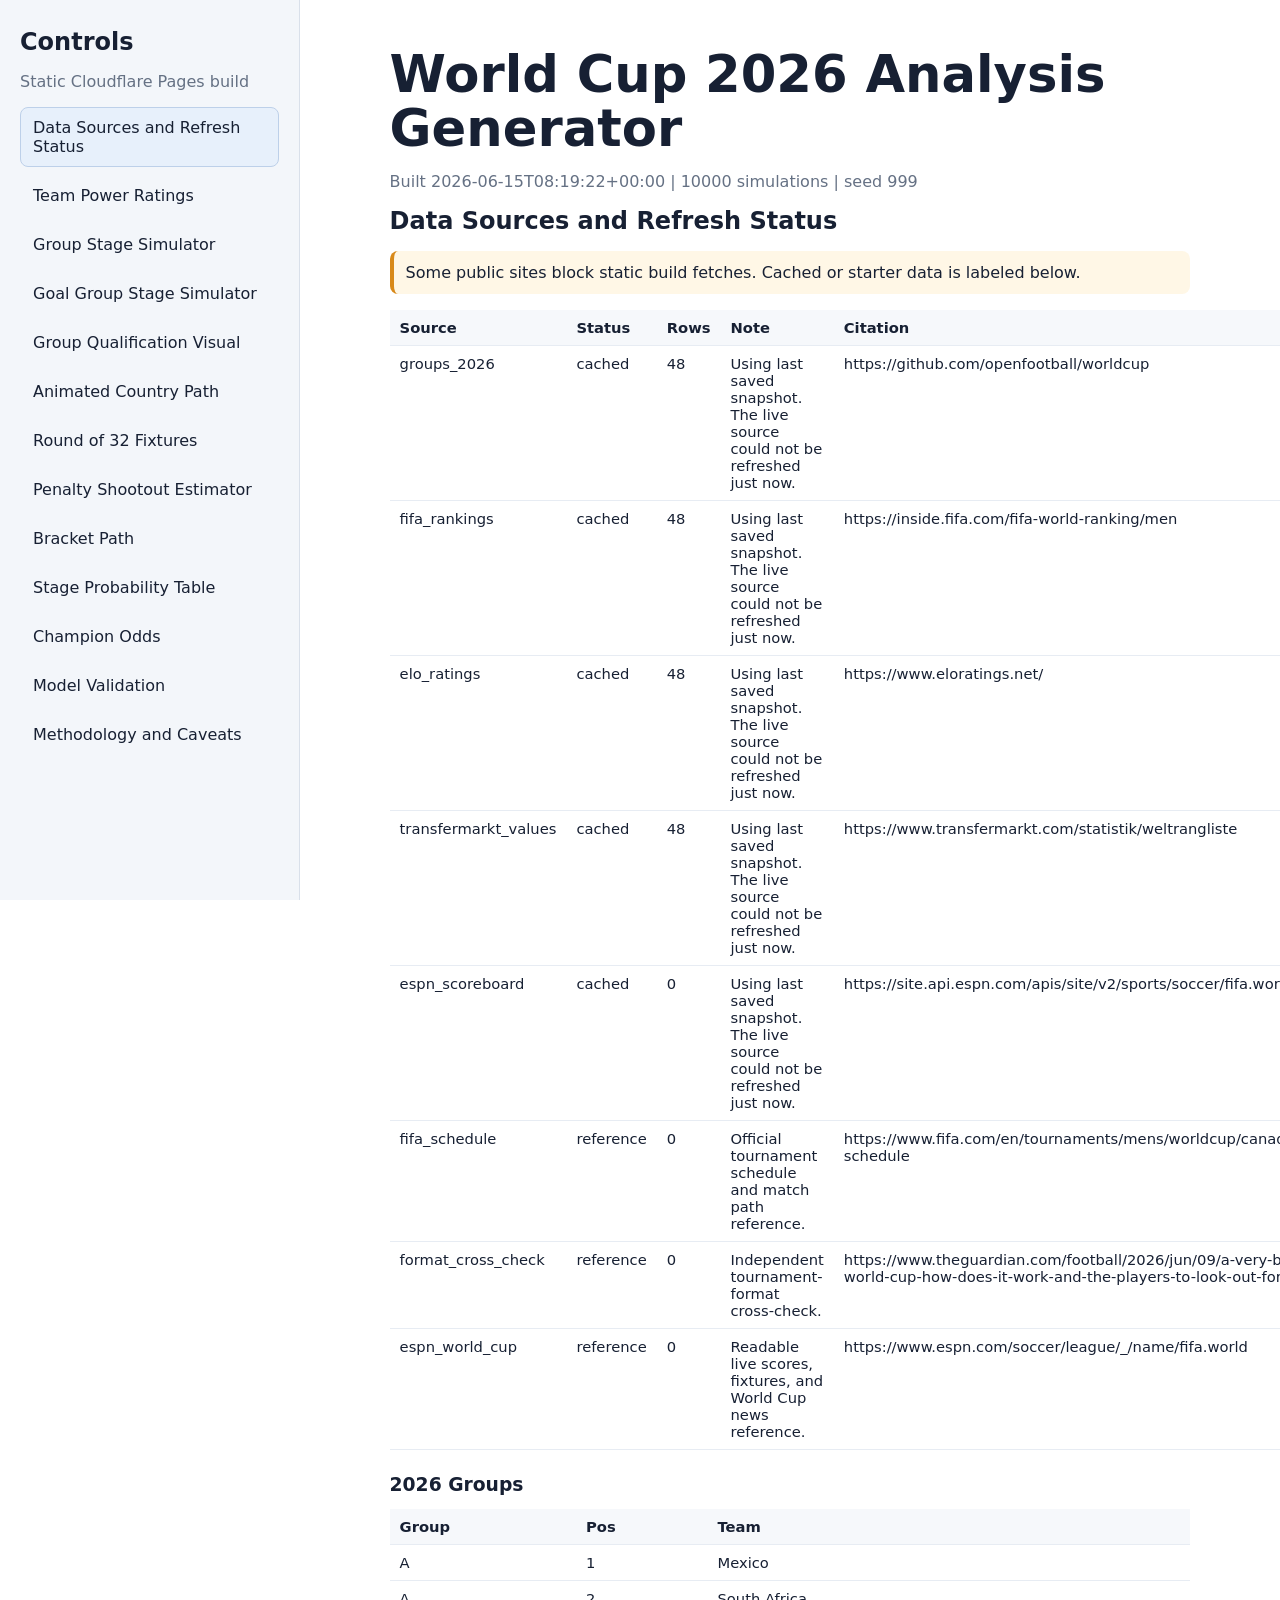
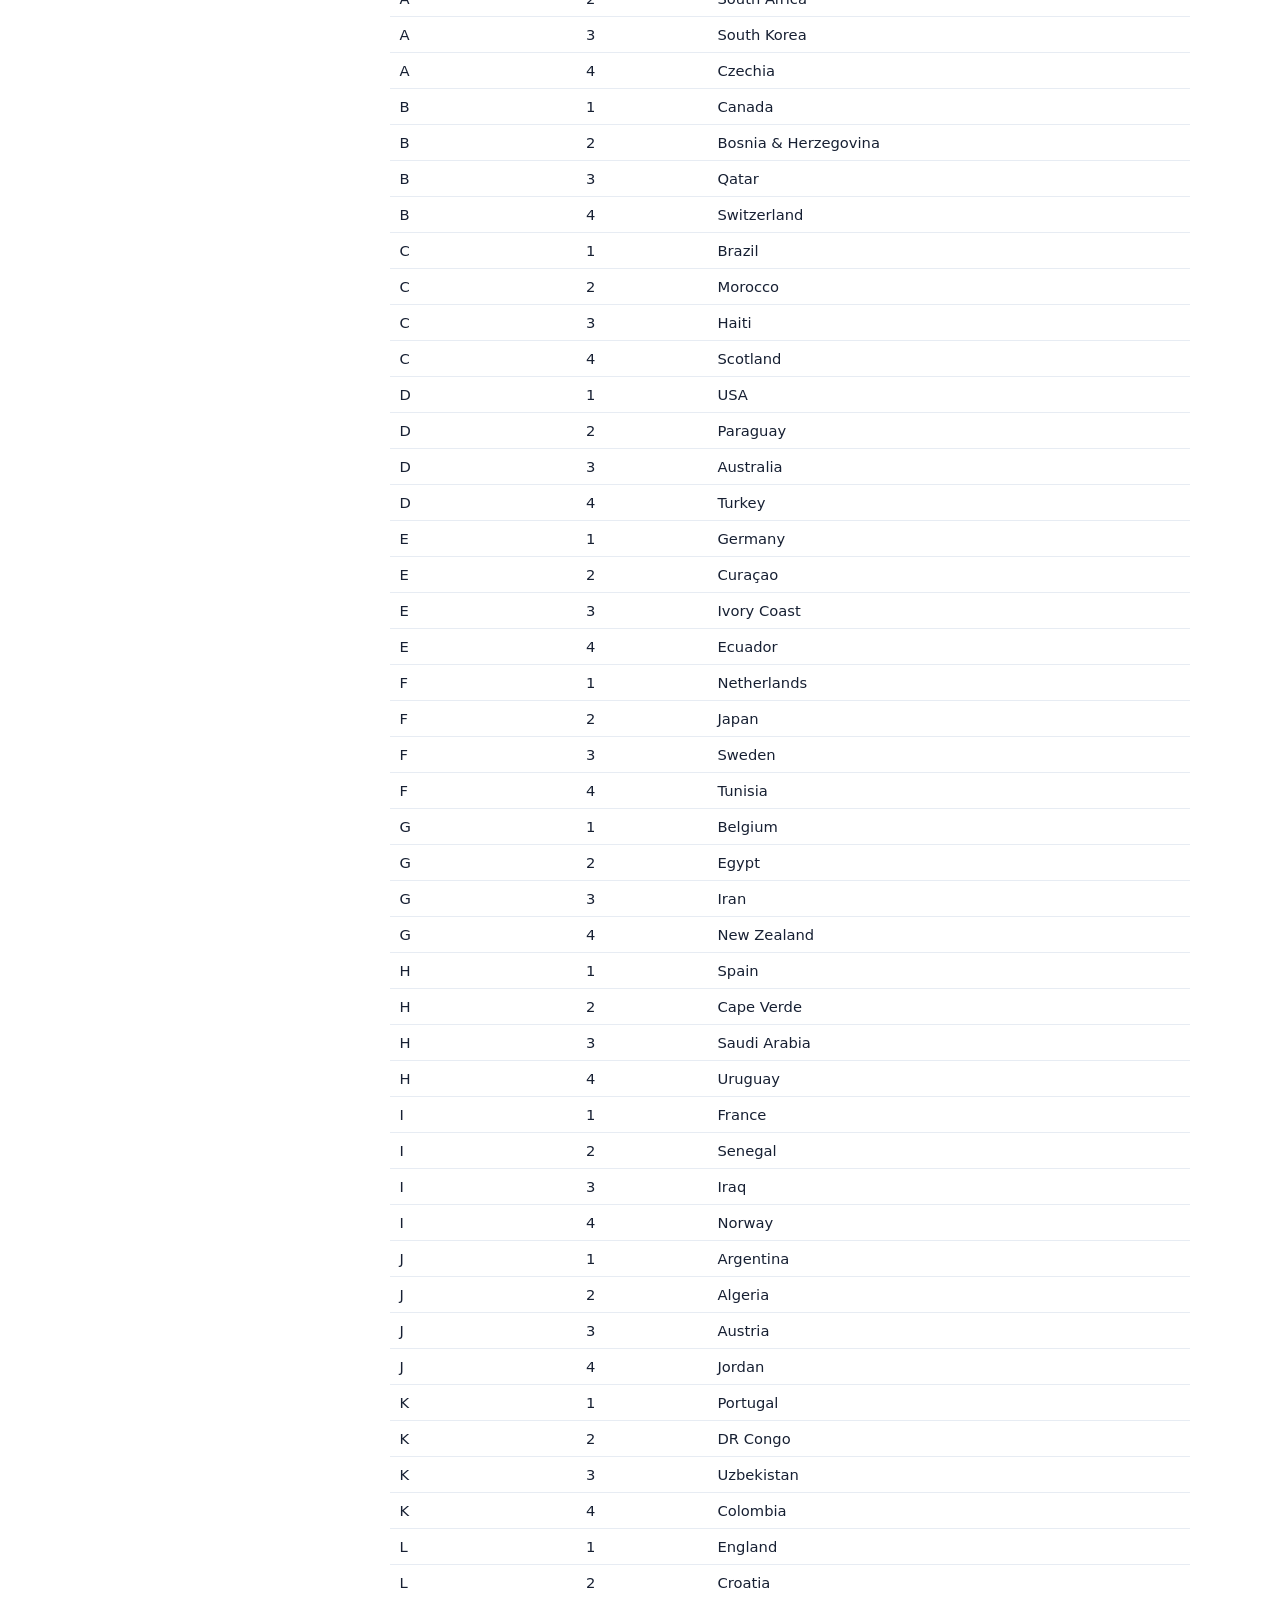
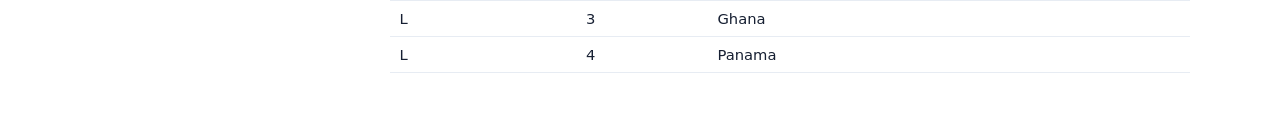
==== public/index.html @ 22b542eb "Add World Cup static dashboard" ====
<!doctype html>
<html lang="en">
<head>
  <meta charset="utf-8">
  <meta name="viewport" content="width=device-width, initial-scale=1">
  <title>World Cup 2026 Analysis Generator</title>
  <link rel="stylesheet" href="styles.css">
</head>
<body>
  <aside class="sidebar">
    <h2>Controls</h2>
    <p class="muted">Static Cloudflare Pages build</p>
    <nav id="nav"></nav>
  </aside>
  <main class="main">
    <header class="hero">
      <h1>World Cup 2026 Analysis Generator</h1>
      <p id="build-meta" class="muted">Loading...</p>
    </header>
    <section id="content"></section>
  </main>
  <script src="app.js"></script>
</body>
</html>
---- public/styles.css ----
:root {
  --ink: #172033;
  --muted: #657184;
  --line: #d9e0ea;
  --soft: #f5f7fa;
  --blue: #2457a6;
  --gold: #d88919;
  --rose: #b84a62;
}

* {
  box-sizing: border-box;
}

body {
  margin: 0;
  font-family: Inter, ui-sans-serif, system-ui, -apple-system, BlinkMacSystemFont, "Segoe UI", sans-serif;
  color: var(--ink);
  background: white;
}

.sidebar {
  position: fixed;
  inset: 0 auto 0 0;
  width: 300px;
  overflow-y: auto;
  padding: 28px 20px;
  background: #f3f6fa;
  border-right: 1px solid var(--line);
}

.main {
  margin-left: 300px;
  padding: 48px min(7vw, 96px);
}

h1 {
  margin: 0 0 10px;
  font-size: clamp(2.2rem, 4vw, 3.5rem);
  line-height: 1.05;
}

h2 {
  margin: 0 0 14px;
}

h3 {
  margin: 24px 0 12px;
}

.muted {
  color: var(--muted);
}

.mini {
  margin: 0;
  font-size: 0.78rem;
  line-height: 1.35;
}

.nav-btn {
  width: 100%;
  display: block;
  margin: 8px 0;
  padding: 10px 12px;
  border: 1px solid transparent;
  border-radius: 8px;
  background: transparent;
  color: var(--ink);
  text-align: left;
  font: inherit;
  cursor: pointer;
}

.sim-controls {
  display: grid;
  gap: 10px;
  padding: 12px;
  margin: 12px 0 18px;
  border: 1px solid #d8e2ef;
  border-radius: 8px;
  background: #ffffff;
}

.sim-controls label {
  display: grid;
  gap: 6px;
  color: var(--muted);
  font-size: 0.9rem;
}

.sim-controls select {
  max-width: none;
}

.nav-btn.active,
.nav-btn:hover {
  border-color: #bdd0e9;
  background: #e7f0fb;
}

.card,
.group-card,
.path-shell {
  border: 1px solid var(--line);
  border-radius: 8px;
  padding: 16px;
  background: white;
  overflow: hidden;
}

.grid {
  display: grid;
  grid-template-columns: repeat(auto-fit, minmax(280px, 1fr));
  gap: 16px;
}

.kpi-grid {
  display: grid;
  grid-template-columns: repeat(auto-fit, minmax(180px, 1fr));
  gap: 12px;
}

.kpi {
  border: 1px solid var(--line);
  border-radius: 8px;
  padding: 14px;
  background: var(--soft);
}

.kpi strong {
  display: block;
  font-size: 1.5rem;
}

table {
  width: 100%;
  border-collapse: collapse;
  margin: 14px 0;
  font-size: 0.92rem;
}

.table-wrap {
  width: 100%;
  overflow-x: auto;
  border: 1px solid var(--line);
  border-radius: 8px;
  background: white;
}

.table-wrap table {
  margin: 0;
  min-width: 860px;
}

th,
td {
  padding: 9px 10px;
  border-bottom: 1px solid #e7ecf3;
  text-align: left;
  vertical-align: top;
}

th {
  background: #f6f8fb;
}

.standings-grid {
  display: grid;
  grid-template-columns: repeat(auto-fit, minmax(420px, 1fr));
  gap: 18px;
}

.standings-card {
  min-width: 0;
}

.standings-card h3 {
  margin-top: 0;
}

.standings-table {
  table-layout: fixed;
  margin: 8px 0 0;
  font-size: 0.84rem;
}

.standings-table th,
.standings-table td {
  padding: 7px 6px;
  text-align: center;
  white-space: nowrap;
}

.standings-table th:first-child,
.standings-table td:first-child {
  width: 38%;
  text-align: left;
  white-space: normal;
  overflow-wrap: anywhere;
}

.standings-table th:last-child,
.standings-table td:last-child {
  font-weight: 800;
}

select {
  width: 100%;
  max-width: 360px;
  padding: 10px 12px;
  border: 1px solid var(--line);
  border-radius: 8px;
  background: white;
  color: var(--ink);
  font: inherit;
}

.controls-row {
  display: flex;
  flex-wrap: wrap;
  gap: 12px;
  align-items: end;
  margin: 12px 0 18px;
}

.controls-row label {
  display: grid;
  gap: 6px;
  min-width: 220px;
}

.bar-track {
  height: 10px;
  background: #e4eaf3;
  border-radius: 999px;
  overflow: hidden;
}

.bar-fill {
  height: 10px;
  border-radius: 999px;
  background: var(--blue);
}

.qual-row {
  display: grid;
  grid-template-columns: minmax(100px, 1fr) minmax(110px, 1.2fr) 60px;
  align-items: center;
  gap: 8px;
  margin: 10px 0;
}

.tag {
  color: var(--muted);
  font-size: 0.78rem;
}

.path-track {
  display: grid;
  grid-template-columns: repeat(6, minmax(130px, 1fr));
  gap: 12px;
}

.path-stage {
  position: relative;
  min-height: 142px;
  border: 1px solid #e3e9f2;
  border-radius: 8px;
  padding: 12px;
  background: #f8fafc;
}

.path-stage::after {
  content: "";
  position: absolute;
  top: 50%;
  right: -13px;
  width: 13px;
  height: 2px;
  background: #b9c5d6;
}

.path-stage:last-child::after {
  display: none;
}

.stage-percent {
  font-size: 1.4rem;
  font-weight: 800;
}

.stage-meter-fill {
  height: 9px;
  border-radius: 999px;
  width: var(--p);
  animation: grow-stage 1.05s ease-out both;
}

@keyframes grow-stage {
  from { width: 0%; }
  to { width: var(--p); }
}

.warn {
  border-left: 4px solid var(--gold);
  background: #fff7e6;
  padding: 12px;
  border-radius: 8px;
}

@media (max-width: 900px) {
  .sidebar {
    position: static;
    width: auto;
    border-right: 0;
    border-bottom: 1px solid var(--line);
  }
  .main {
    margin-left: 0;
    padding: 28px 18px;
  }
  .path-track {
    grid-template-columns: 1fr;
  }
  .path-stage::after {
    display: none;
  }
  .standings-grid {
    grid-template-columns: 1fr;
  }
}
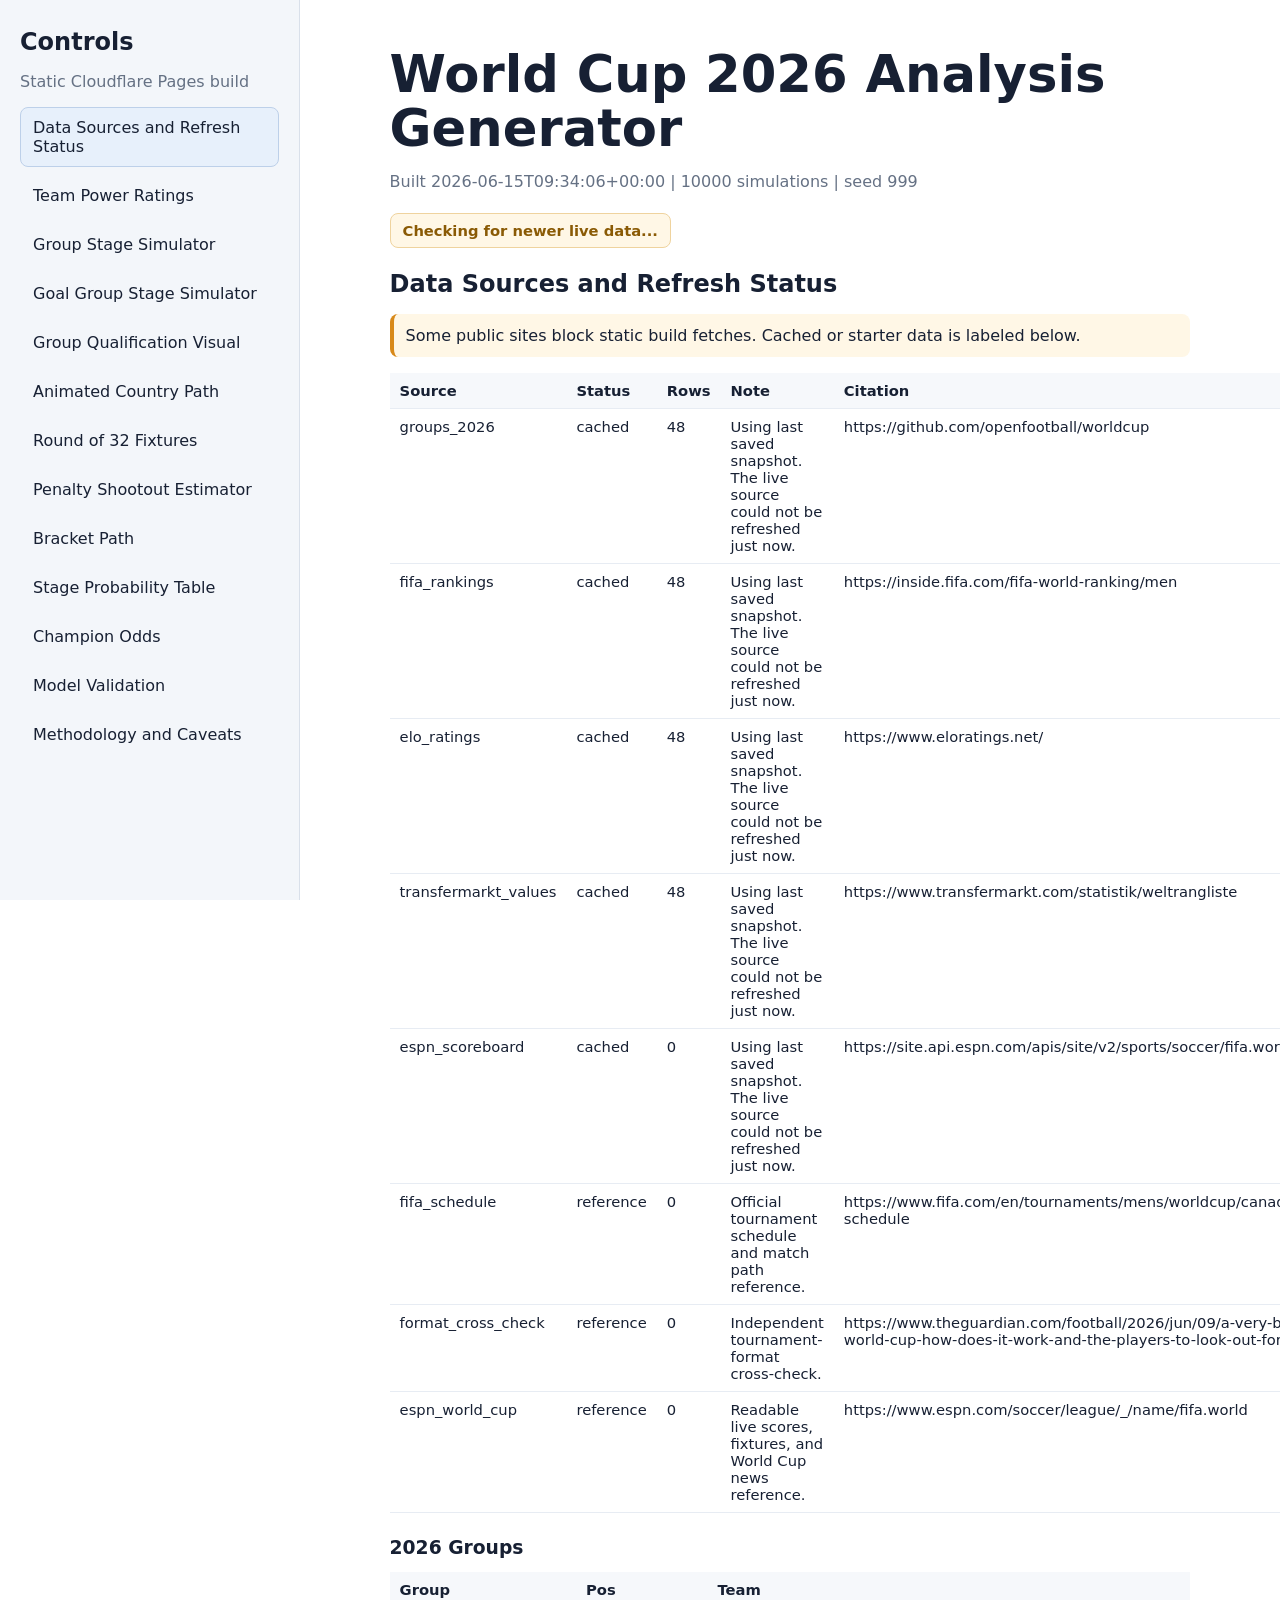
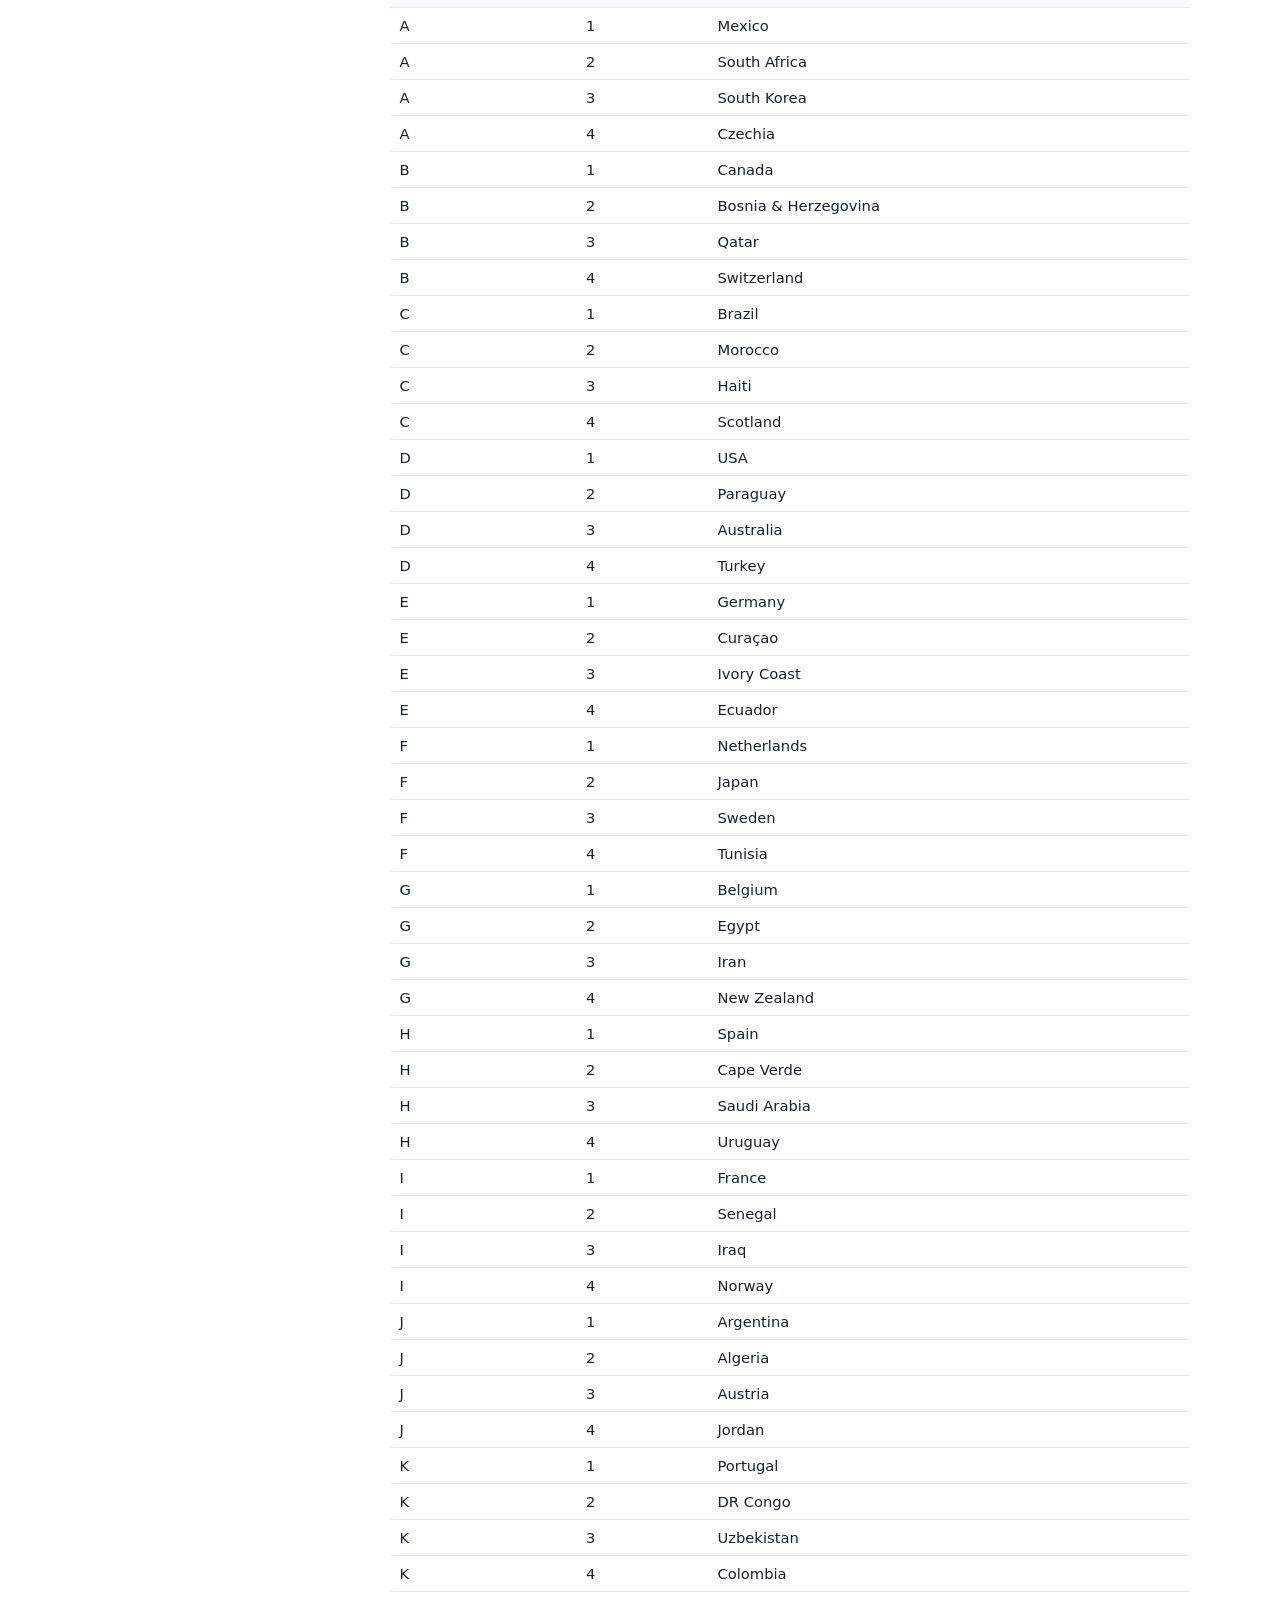
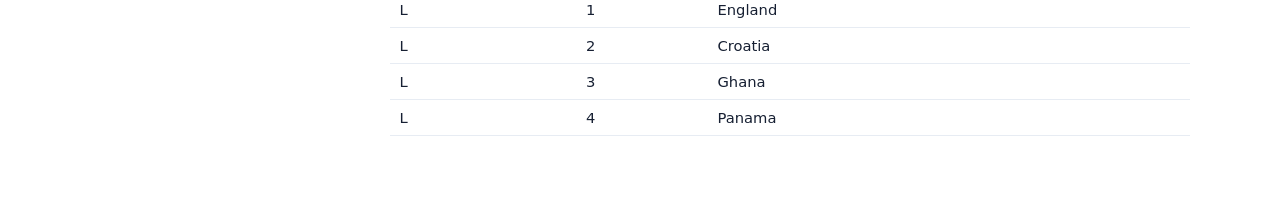
==== commit bdbaf68d: "Add 5 minute refresh countdown" ====
--- a/public/index.html
+++ b/public/index.html
@@ -16,6 +16,7 @@
     <header class="hero">
       <h1>World Cup 2026 Analysis Generator</h1>
       <p id="build-meta" class="muted">Loading...</p>
+      <div id="refresh-meta" class="refresh-pill">Checking refresh timer...</div>
     </header>
     <section id="content"></section>
   </main>
--- a/public/styles.css
+++ b/public/styles.css
@@ -58,6 +58,26 @@
   line-height: 1.35;
 }
 
+.refresh-pill {
+  display: inline-flex;
+  align-items: center;
+  width: fit-content;
+  margin: 6px 0 22px;
+  padding: 8px 12px;
+  border: 1px solid #bdd0e9;
+  border-radius: 8px;
+  background: #eef5ff;
+  color: var(--blue);
+  font-size: 0.92rem;
+  font-weight: 700;
+}
+
+.refresh-pill.checking {
+  border-color: #efd39e;
+  background: #fff7e6;
+  color: #8a5a05;
+}
+
 .nav-btn {
   width: 100%;
   display: block;
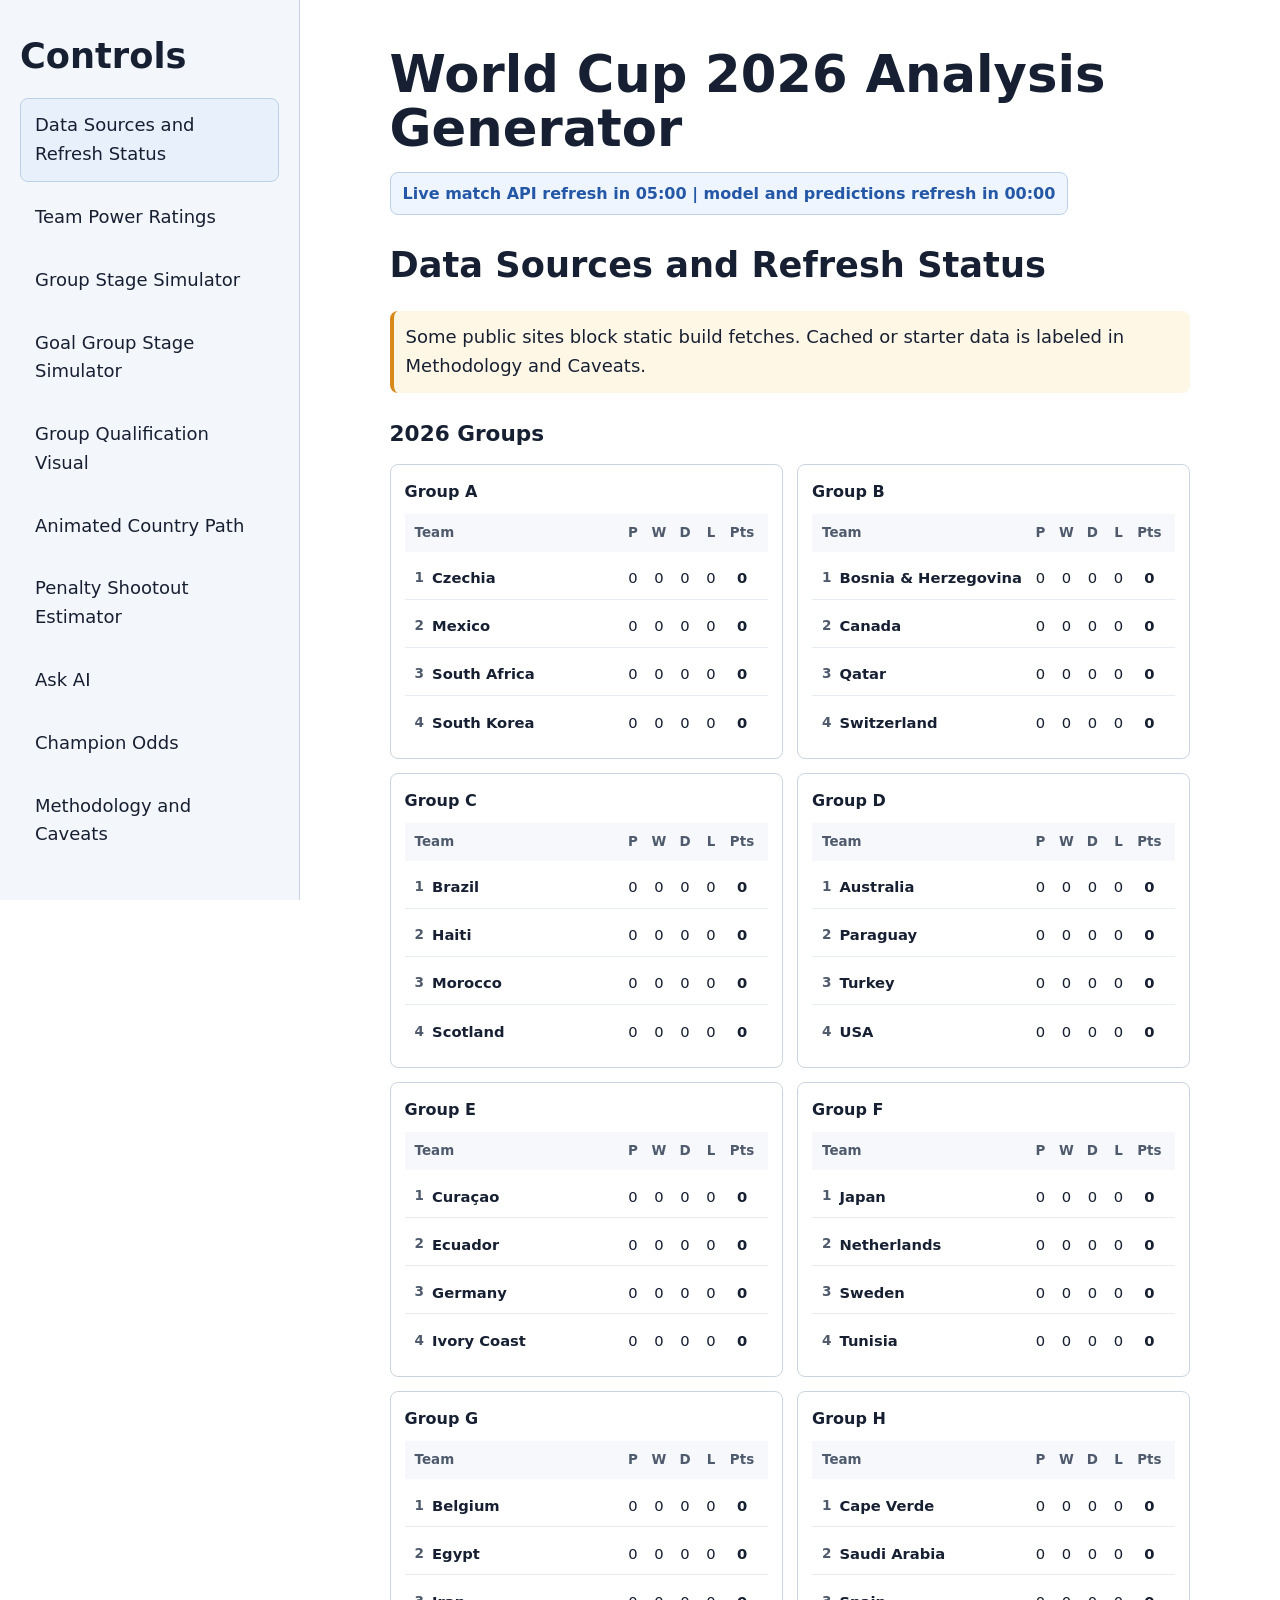
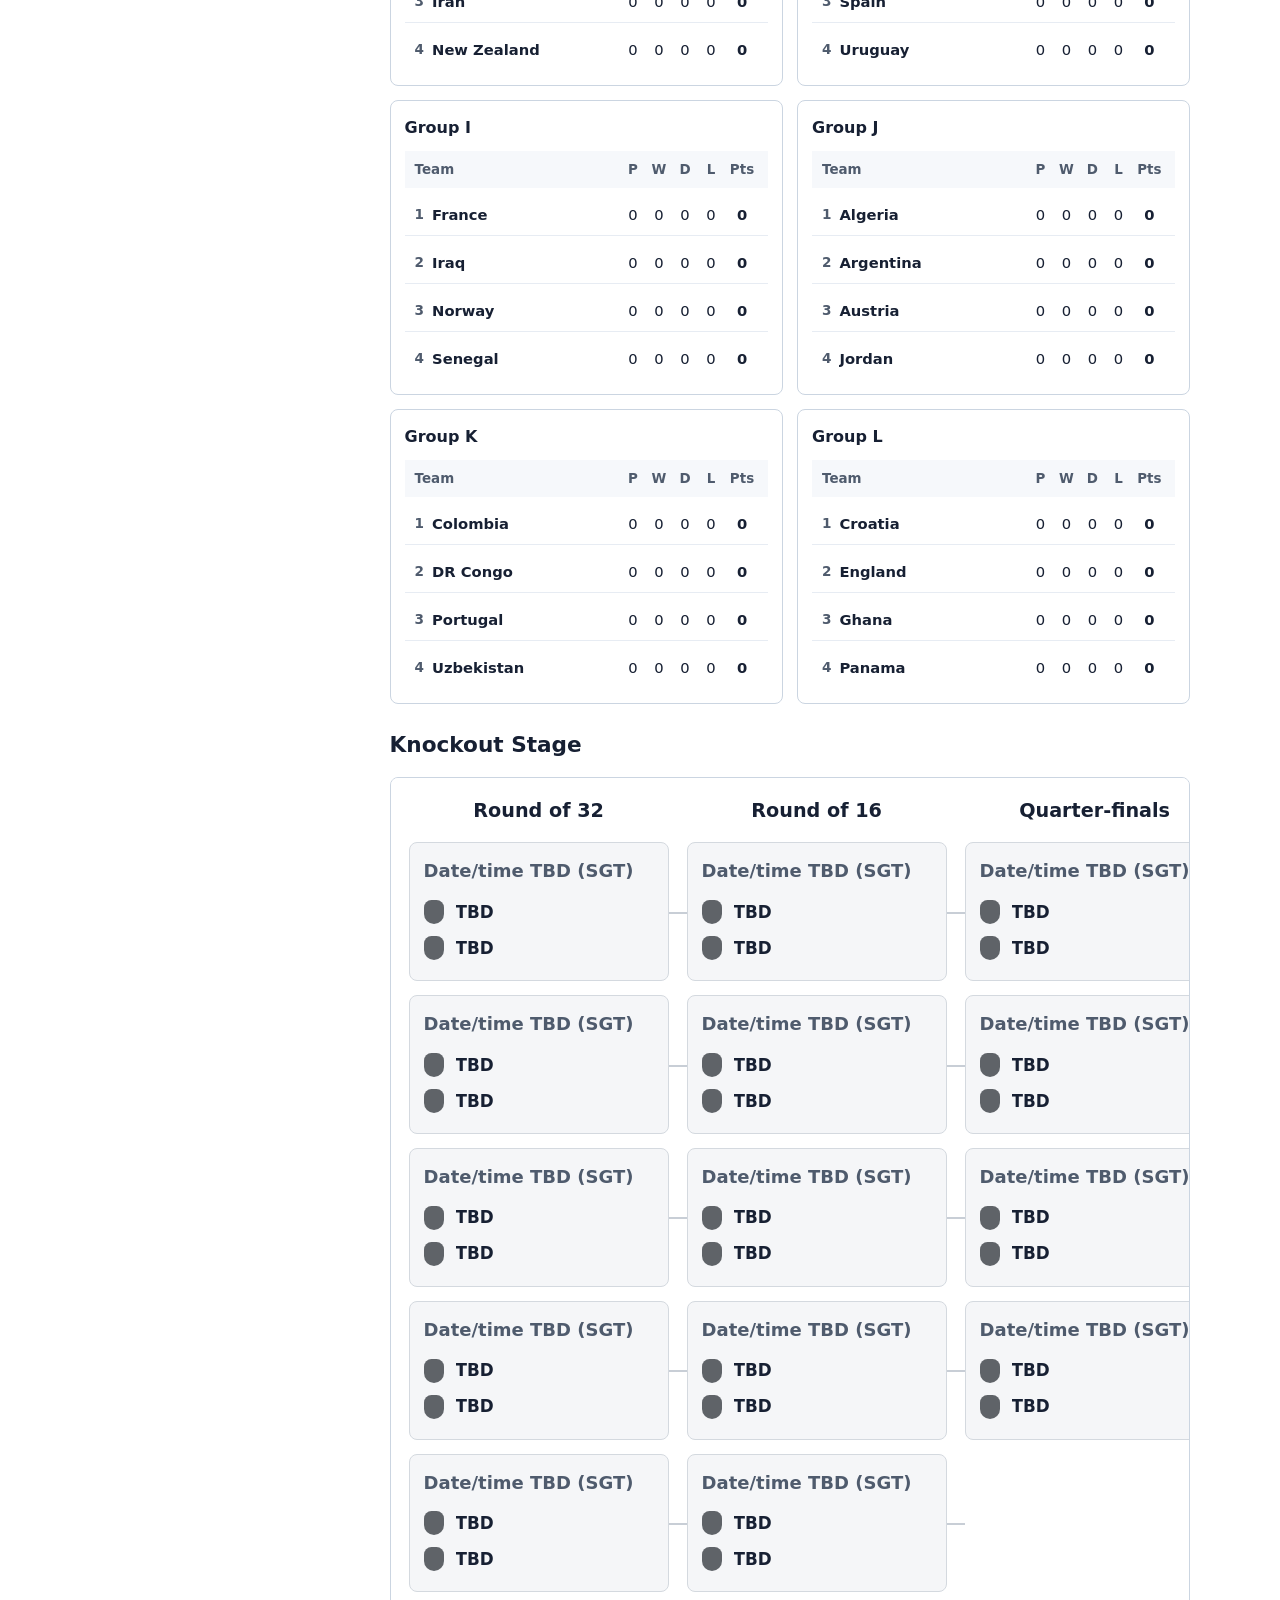
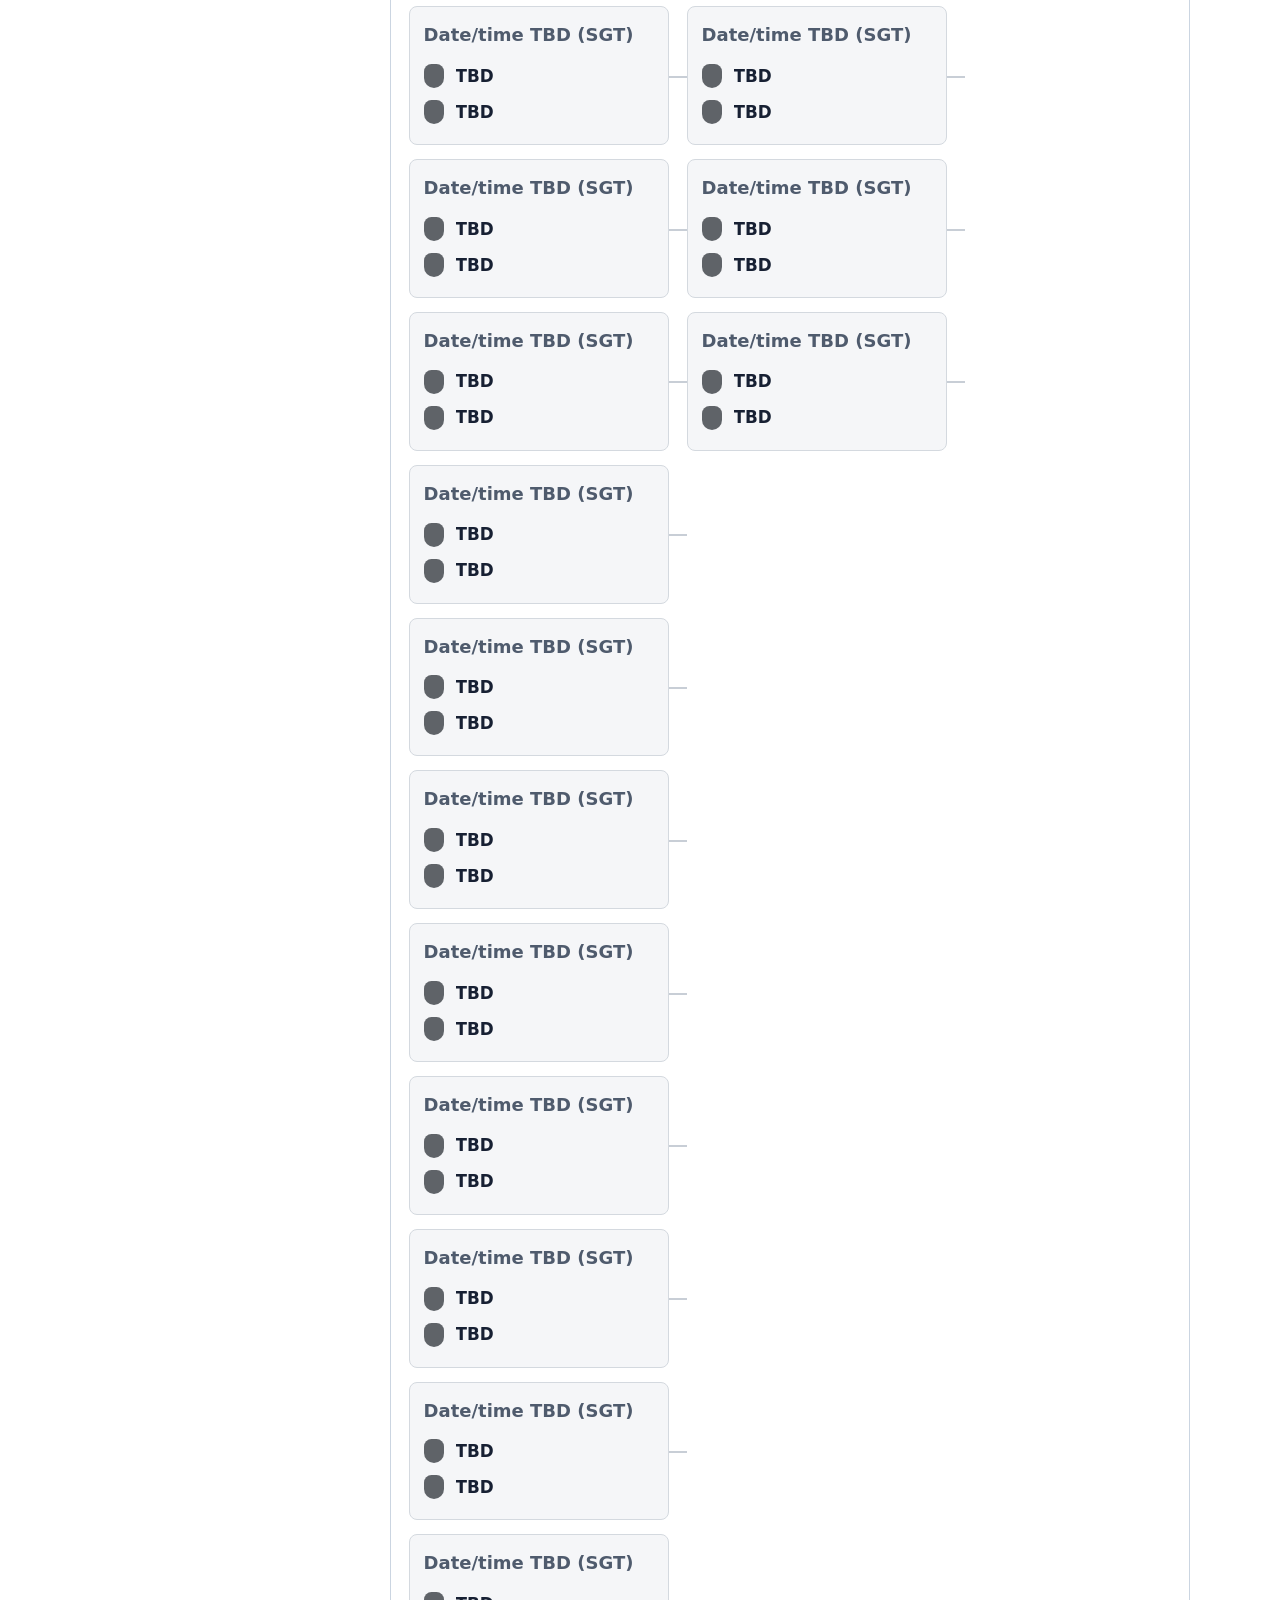
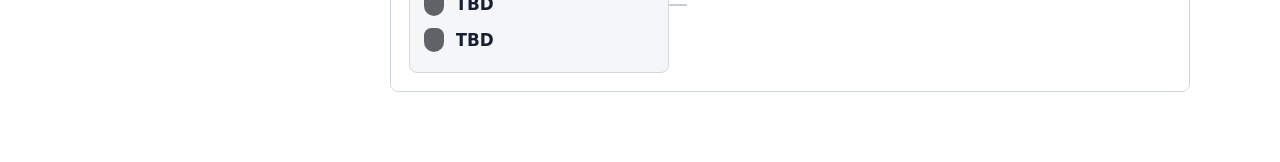
==== commit 95a433c0: "Fix AI cooldown and country path sorting" ====
--- a/public/index.html
+++ b/public/index.html
@@ -9,13 +9,11 @@
 <body>
   <aside class="sidebar">
     <h2>Controls</h2>
-    <p class="muted">Static Cloudflare Pages build</p>
     <nav id="nav"></nav>
   </aside>
   <main class="main">
     <header class="hero">
       <h1>World Cup 2026 Analysis Generator</h1>
-      <p id="build-meta" class="muted">Loading...</p>
       <div id="refresh-meta" class="refresh-pill">Checking refresh timer...</div>
     </header>
     <section id="content"></section>
--- a/public/styles.css
+++ b/public/styles.css
@@ -1,7 +1,7 @@
 :root {
   --ink: #172033;
-  --muted: #657184;
-  --line: #d9e0ea;
+  --muted: #4f5b6d;
+  --line: #cbd5e1;
   --soft: #f5f7fa;
   --blue: #2457a6;
   --gold: #d88919;
@@ -15,8 +15,10 @@
 body {
   margin: 0;
   font-family: Inter, ui-sans-serif, system-ui, -apple-system, BlinkMacSystemFont, "Segoe UI", sans-serif;
+  font-size: 18px;
   color: var(--ink);
   background: white;
+  line-height: 1.6;
 }
 
 .sidebar {
@@ -32,6 +34,7 @@
 .main {
   margin-left: 300px;
   padding: 48px min(7vw, 96px);
+  min-width: 0;
 }
 
 h1 {
@@ -42,10 +45,12 @@
 
 h2 {
   margin: 0 0 14px;
+  font-size: clamp(1.65rem, 3vw, 2.2rem);
 }
 
 h3 {
   margin: 24px 0 12px;
+  font-size: 1.35rem;
 }
 
 .muted {
@@ -54,8 +59,8 @@
 
 .mini {
   margin: 0;
-  font-size: 0.78rem;
-  line-height: 1.35;
+  font-size: 0.95rem;
+  line-height: 1.45;
 }
 
 .refresh-pill {
@@ -68,7 +73,7 @@
   border-radius: 8px;
   background: #eef5ff;
   color: var(--blue);
-  font-size: 0.92rem;
+  font-size: 1rem;
   font-weight: 700;
 }
 
@@ -78,11 +83,31 @@
   color: #8a5a05;
 }
 
+.countdown-badge {
+  display: inline-flex;
+  min-width: 72px;
+  justify-content: center;
+  padding: 4px 8px;
+  border: 1px solid #bdd0e9;
+  border-radius: 999px;
+  background: #eef5ff;
+  color: var(--blue);
+  font-size: 0.95rem;
+  font-weight: 800;
+  white-space: nowrap;
+}
+
+.countdown-badge.checking {
+  border-color: #efd39e;
+  background: #fff7e6;
+  color: #8a5a05;
+}
+
 .nav-btn {
   width: 100%;
   display: block;
   margin: 8px 0;
-  padding: 10px 12px;
+  padding: 12px 14px;
   border: 1px solid transparent;
   border-radius: 8px;
   background: transparent;
@@ -113,6 +138,99 @@
   max-width: none;
 }
 
+.ai-panel {
+  margin-bottom: 14px;
+}
+
+.ai-actions {
+  display: flex;
+  flex-wrap: wrap;
+  gap: 10px;
+  margin: 8px 0 12px;
+}
+
+.ai-actions button {
+  padding: 10px 12px;
+  border: 1px solid #bdd0e9;
+  border-radius: 8px;
+  background: #eef5ff;
+  color: var(--blue);
+  font: inherit;
+  font-weight: 800;
+  cursor: pointer;
+}
+
+.ai-actions button:hover {
+  background: #e1edfb;
+}
+
+.ai-answer {
+  line-height: 1.55;
+  max-width: 920px;
+}
+
+.ai-submit-row {
+  display: flex;
+  flex-wrap: wrap;
+  gap: 12px;
+  align-items: center;
+}
+
+.ai-cooldown {
+  display: inline-flex;
+  min-height: 42px;
+  align-items: center;
+  padding: 8px 12px;
+  border: 1px solid #bdd0e9;
+  border-radius: 8px;
+  background: #eef5ff;
+  color: var(--blue);
+  font-weight: 900;
+}
+
+.ai-cooldown.active {
+  border-color: #efd39e;
+  background: #fff7e6;
+  color: #8a5a05;
+}
+
+.ask-ai-label {
+  display: block;
+  margin-bottom: 8px;
+  color: var(--muted);
+  font-weight: 700;
+}
+
+textarea {
+  width: 100%;
+  min-height: 118px;
+  resize: vertical;
+  padding: 12px;
+  border: 1px solid var(--line);
+  border-radius: 8px;
+  color: var(--ink);
+  font: inherit;
+}
+
+.primary-action {
+  width: fit-content;
+  min-height: 42px;
+  padding: 10px 16px;
+  border: 1px solid var(--blue);
+  border-radius: 8px;
+  background: var(--blue);
+  color: white;
+  font: inherit;
+  font-weight: 800;
+  cursor: pointer;
+}
+
+.primary-action:disabled {
+  border-color: #94a3b8;
+  background: #94a3b8;
+  cursor: not-allowed;
+}
+
 .nav-btn.active,
 .nav-btn:hover {
   border-color: #bdd0e9;
@@ -153,11 +271,222 @@
   font-size: 1.5rem;
 }
 
+.section-eyebrow {
+  display: inline-block;
+  margin-bottom: 8px;
+  color: var(--blue);
+  font-size: 0.95rem;
+  font-weight: 800;
+  text-transform: uppercase;
+}
+
+.goal-hero {
+  display: grid;
+  grid-template-columns: minmax(0, 1fr) minmax(180px, 240px);
+  gap: 18px;
+  align-items: center;
+  margin: 14px 0 18px;
+  padding: 20px;
+  border: 1px solid var(--line);
+  border-radius: 8px;
+  background: #f8fafc;
+}
+
+.goal-hero h3 {
+  margin: 0 0 8px;
+  font-size: clamp(1.45rem, 2vw, 1.9rem);
+}
+
+.goal-hero-stat {
+  display: grid;
+  gap: 4px;
+  justify-items: center;
+  padding: 16px;
+  border: 1px solid #bdd0e9;
+  border-radius: 8px;
+  background: white;
+  text-align: center;
+}
+
+.goal-hero-stat strong {
+  font-size: clamp(2.1rem, 4vw, 3rem);
+  line-height: 1;
+}
+
+.goal-hero-stat span,
+.goal-card-label {
+  color: var(--muted);
+  font-weight: 700;
+}
+
+.goal-team-grid,
+.goal-match-grid {
+  display: grid;
+  gap: 14px;
+  margin: 12px 0 22px;
+}
+
+.goal-team-grid {
+  grid-template-columns: repeat(auto-fit, minmax(260px, 1fr));
+}
+
+.goal-match-grid {
+  grid-template-columns: repeat(auto-fit, minmax(300px, 1fr));
+}
+
+.goal-team-card,
+.goal-match-card {
+  min-width: 0;
+  border: 1px solid var(--line);
+  border-radius: 8px;
+  background: white;
+}
+
+.goal-team-card {
+  display: grid;
+  gap: 10px;
+  padding: 16px;
+}
+
+.goal-rank {
+  width: fit-content;
+  padding: 4px 10px;
+  border-radius: 999px;
+  background: #eef5ff;
+  color: var(--blue);
+  font-weight: 900;
+}
+
+.goal-team-main h3 {
+  margin: 0 0 4px;
+  font-size: 1.35rem;
+}
+
+.goal-main-number {
+  font-size: clamp(2.4rem, 4vw, 3.4rem);
+  font-weight: 900;
+  line-height: 1;
+}
+
+.goal-meter-row {
+  display: grid;
+  grid-template-columns: 74px minmax(92px, 1fr) 54px;
+  gap: 8px;
+  align-items: center;
+  font-size: 0.96rem;
+}
+
+.goal-meter-row span {
+  color: var(--muted);
+  font-weight: 800;
+}
+
+.goal-meter-row strong {
+  text-align: right;
+}
+
+.goal-meter-row.danger .bar-fill {
+  background: var(--rose);
+}
+
+.goal-diff {
+  width: fit-content;
+  padding: 6px 10px;
+  border-radius: 999px;
+  font-weight: 800;
+}
+
+.goal-diff.positive {
+  background: #e9f7ef;
+  color: #17623a;
+}
+
+.goal-diff.negative {
+  background: #fff0f3;
+  color: #9c2f46;
+}
+
+.goal-match-card {
+  padding: 14px;
+}
+
+.goal-match-top,
+.goal-match-foot {
+  display: flex;
+  justify-content: space-between;
+  gap: 10px;
+  color: var(--muted);
+  font-size: 0.96rem;
+  font-weight: 800;
+}
+
+.goal-match-top strong {
+  color: var(--blue);
+}
+
+.score-preview {
+  display: grid;
+  grid-template-columns: minmax(0, 1fr) auto minmax(0, 1fr);
+  gap: 12px;
+  align-items: center;
+  margin: 14px 0;
+}
+
+.score-preview div {
+  min-width: 0;
+  padding: 12px;
+  border: 1px solid #e2e8f0;
+  border-radius: 8px;
+  background: #f8fafc;
+}
+
+.score-preview strong,
+.score-preview span {
+  display: block;
+}
+
+.score-preview strong {
+  min-height: 3.2em;
+  overflow-wrap: anywhere;
+}
+
+.score-preview span {
+  margin-top: 6px;
+  font-size: 2rem;
+  font-weight: 900;
+}
+
+.score-preview b {
+  color: var(--muted);
+  font-size: 0.95rem;
+}
+
+.detail-drawer {
+  margin-top: 18px;
+  border: 1px solid var(--line);
+  border-radius: 8px;
+  background: white;
+  overflow: hidden;
+}
+
+.detail-drawer summary {
+  padding: 14px 16px;
+  background: #f6f8fb;
+  color: var(--blue);
+  cursor: pointer;
+  font-weight: 900;
+}
+
+.detail-drawer .table-wrap {
+  margin: 14px;
+  width: calc(100% - 28px);
+}
+
 table {
   width: 100%;
   border-collapse: collapse;
   margin: 14px 0;
-  font-size: 0.92rem;
+  font-size: 1rem;
 }
 
 .table-wrap {
@@ -166,6 +495,8 @@
   border: 1px solid var(--line);
   border-radius: 8px;
   background: white;
+  margin: 14px 0;
+  -webkit-overflow-scrolling: touch;
 }
 
 .table-wrap table {
@@ -175,7 +506,7 @@
 
 th,
 td {
-  padding: 9px 10px;
+  padding: 11px 12px;
   border-bottom: 1px solid #e7ecf3;
   text-align: left;
   vertical-align: top;
@@ -202,7 +533,7 @@
 .standings-table {
   table-layout: fixed;
   margin: 8px 0 0;
-  font-size: 0.84rem;
+  font-size: 0.98rem;
 }
 
 .standings-table th,
@@ -225,10 +556,207 @@
   font-weight: 800;
 }
 
+.group-table-grid,
+.knockout-grid {
+  display: grid;
+  grid-template-columns: repeat(auto-fit, minmax(320px, 1fr));
+  gap: 14px;
+}
+
+.group-table-card,
+.knockout-card {
+  min-width: 0;
+  border: 1px solid var(--line);
+  border-radius: 8px;
+  padding: 14px;
+  background: white;
+  overflow: hidden;
+}
+
+.group-table-card h4,
+.knockout-card h4 {
+  margin: 0 0 10px;
+  font-size: 1rem;
+}
+
+.bracket-shell {
+  margin: 14px 0 22px;
+  border: 1px solid var(--line);
+  border-radius: 8px;
+  background: white;
+  overflow-x: auto;
+  overflow-y: hidden;
+  -webkit-overflow-scrolling: touch;
+}
+
+.bracket-scroll {
+  display: grid;
+  grid-template-columns: repeat(5, minmax(260px, 1fr));
+  gap: 18px;
+  width: max-content;
+  min-width: 1380px;
+  padding: 18px;
+}
+
+.bracket-round {
+  display: grid;
+  align-content: start;
+  gap: 14px;
+}
+
+.bracket-round h4 {
+  margin: 0 0 2px;
+  font-size: 1.2rem;
+  text-align: center;
+}
+
+.bracket-match {
+  position: relative;
+  min-height: 132px;
+  padding: 14px;
+  border: 1px solid #d4d9df;
+  border-radius: 8px;
+  background: #f5f6f8;
+}
+
+.bracket-match::after {
+  content: "";
+  position: absolute;
+  top: 50%;
+  right: -19px;
+  width: 18px;
+  height: 2px;
+  background: #c8ced6;
+}
+
+.bracket-round:last-child .bracket-match::after {
+  display: none;
+}
+
+.bracket-date {
+  margin-bottom: 8px;
+  color: var(--muted);
+  font-weight: 800;
+}
+
+.bracket-team {
+  display: grid;
+  grid-template-columns: 24px minmax(0, 1fr) auto;
+  gap: 8px;
+  align-items: center;
+  min-height: 36px;
+  font-size: 1.05rem;
+}
+
+.bracket-team strong {
+  overflow: hidden;
+  text-overflow: ellipsis;
+  white-space: nowrap;
+}
+
+.team-shield {
+  width: 20px;
+  height: 24px;
+  border-radius: 9px 9px 12px 12px;
+  background: #5f6368;
+}
+
+.mini-standings {
+  display: grid;
+  gap: 6px;
+}
+
+.mini-standing-head,
+.mini-standing-row {
+  display: grid;
+  grid-template-columns: minmax(92px, 1fr) 22px 22px 22px 22px 32px;
+  gap: 4px;
+  align-items: center;
+}
+
+.mini-standing-head {
+  padding: 8px 10px;
+  background: #f6f8fb;
+  color: var(--muted);
+  font-size: 0.84rem;
+  font-weight: 900;
+}
+
+.mini-standing-row {
+  min-height: 42px;
+  padding: 8px 10px;
+  border-bottom: 1px solid #e7ecf3;
+  font-size: 0.92rem;
+}
+
+.mini-standing-row:last-child {
+  border-bottom: 0;
+}
+
+.mini-standing-head span:not(:first-child),
+.mini-standing-row > span,
+.mini-standing-row > strong:last-child {
+  text-align: center;
+}
+
+.mini-team {
+  display: flex;
+  min-width: 0;
+  gap: 8px;
+  align-items: center;
+}
+
+.mini-team span {
+  flex: 0 0 auto;
+  color: var(--muted);
+  font-size: 0.85rem;
+  font-weight: 900;
+}
+
+.mini-team strong {
+  min-width: 0;
+  overflow: hidden;
+  text-overflow: ellipsis;
+  white-space: nowrap;
+}
+
+.compact-table {
+  table-layout: fixed;
+  margin: 0;
+  font-size: 0.98rem;
+}
+
+.standings-mini {
+  min-width: 560px;
+}
+
+.compact-table th,
+.compact-table td {
+  padding: 9px 8px;
+  overflow-wrap: anywhere;
+}
+
+.compact-table th:first-child,
+.compact-table td:first-child {
+  width: 54px;
+}
+
+.standings-mini th:nth-child(2),
+.standings-mini td:nth-child(2) {
+  width: 190px;
+  overflow-wrap: normal;
+  white-space: nowrap;
+}
+
+.knockout-table th:first-child,
+.knockout-table td:first-child {
+  width: 64px;
+}
+
 select {
   width: 100%;
   max-width: 360px;
-  padding: 10px 12px;
+  padding: 12px 14px;
   border: 1px solid var(--line);
   border-radius: 8px;
   background: white;
@@ -273,7 +801,7 @@
 
 .tag {
   color: var(--muted);
-  font-size: 0.78rem;
+  font-size: 0.95rem;
 }
 
 .path-track {
@@ -330,11 +858,36 @@
 }
 
 @media (max-width: 900px) {
+  h1 {
+    font-size: clamp(1.85rem, 8vw, 2.6rem);
+  }
   .sidebar {
-    position: static;
+    position: sticky;
+    top: 0;
+    z-index: 20;
     width: auto;
+    padding: 14px 14px 12px;
     border-right: 0;
     border-bottom: 1px solid var(--line);
+  }
+  .sidebar h2,
+  .sidebar p {
+    display: none;
+  }
+  #nav {
+    display: flex;
+    gap: 8px;
+    overflow-x: auto;
+    padding-bottom: 2px;
+    -webkit-overflow-scrolling: touch;
+  }
+  .nav-btn {
+    flex: 0 0 auto;
+    width: auto;
+    margin: 0;
+    padding: 8px 10px;
+    white-space: nowrap;
+    font-size: 0.9rem;
   }
   .main {
     margin-left: 0;
@@ -350,3 +903,123 @@
     grid-template-columns: 1fr;
   }
 }
+
+@media (max-width: 700px) {
+  .main {
+    padding: 22px 12px 34px;
+  }
+  .refresh-pill {
+    width: 100%;
+    justify-content: center;
+    text-align: center;
+  }
+  .controls-row {
+    display: grid;
+    grid-template-columns: 1fr;
+  }
+  .controls-row label {
+    min-width: 0;
+  }
+  select,
+  textarea {
+    max-width: none;
+  }
+  .grid,
+  .kpi-grid,
+  .goal-team-grid,
+  .goal-match-grid,
+  .group-table-grid,
+  .knockout-grid {
+    grid-template-columns: 1fr;
+  }
+  .card,
+  .group-card,
+  .path-shell,
+  .group-table-card,
+  .knockout-card {
+    padding: 12px;
+  }
+  table {
+    font-size: 0.95rem;
+  }
+  th,
+  td {
+    padding: 8px;
+  }
+  .table-wrap table {
+    min-width: 720px;
+  }
+  .ai-actions {
+    display: grid;
+    grid-template-columns: 1fr;
+  }
+  .ai-actions button,
+  .primary-action {
+    width: 100%;
+  }
+  .ai-submit-row {
+    display: grid;
+    grid-template-columns: 1fr;
+  }
+  .ai-cooldown {
+    justify-content: center;
+  }
+  .qual-row {
+    grid-template-columns: minmax(92px, 1fr) minmax(96px, 1fr) 54px;
+    gap: 7px;
+  }
+  .goal-hero {
+    grid-template-columns: 1fr;
+    padding: 14px;
+  }
+  .goal-meter-row {
+    grid-template-columns: 68px minmax(80px, 1fr) 52px;
+  }
+  .score-preview {
+    grid-template-columns: 1fr;
+  }
+  .score-preview b {
+    text-align: center;
+  }
+  .score-preview strong {
+    min-height: 0;
+  }
+}
+
+@media (min-width: 701px) and (max-width: 1180px) {
+  .sidebar {
+    position: sticky;
+    top: 0;
+    z-index: 20;
+    width: auto;
+    padding: 16px 22px;
+    border-right: 0;
+    border-bottom: 1px solid var(--line);
+  }
+  .sidebar h2,
+  .sidebar p {
+    display: none;
+  }
+  #nav {
+    display: flex;
+    gap: 8px;
+    overflow-x: auto;
+    -webkit-overflow-scrolling: touch;
+  }
+  .nav-btn {
+    flex: 0 0 auto;
+    width: auto;
+    margin: 0;
+    white-space: nowrap;
+  }
+  .main {
+    margin-left: 0;
+    padding: 36px min(5vw, 44px);
+  }
+  .group-table-grid {
+    grid-template-columns: repeat(auto-fit, minmax(320px, 1fr));
+  }
+  .knockout-grid {
+    grid-template-columns: repeat(auto-fit, minmax(280px, 1fr));
+  }
+}
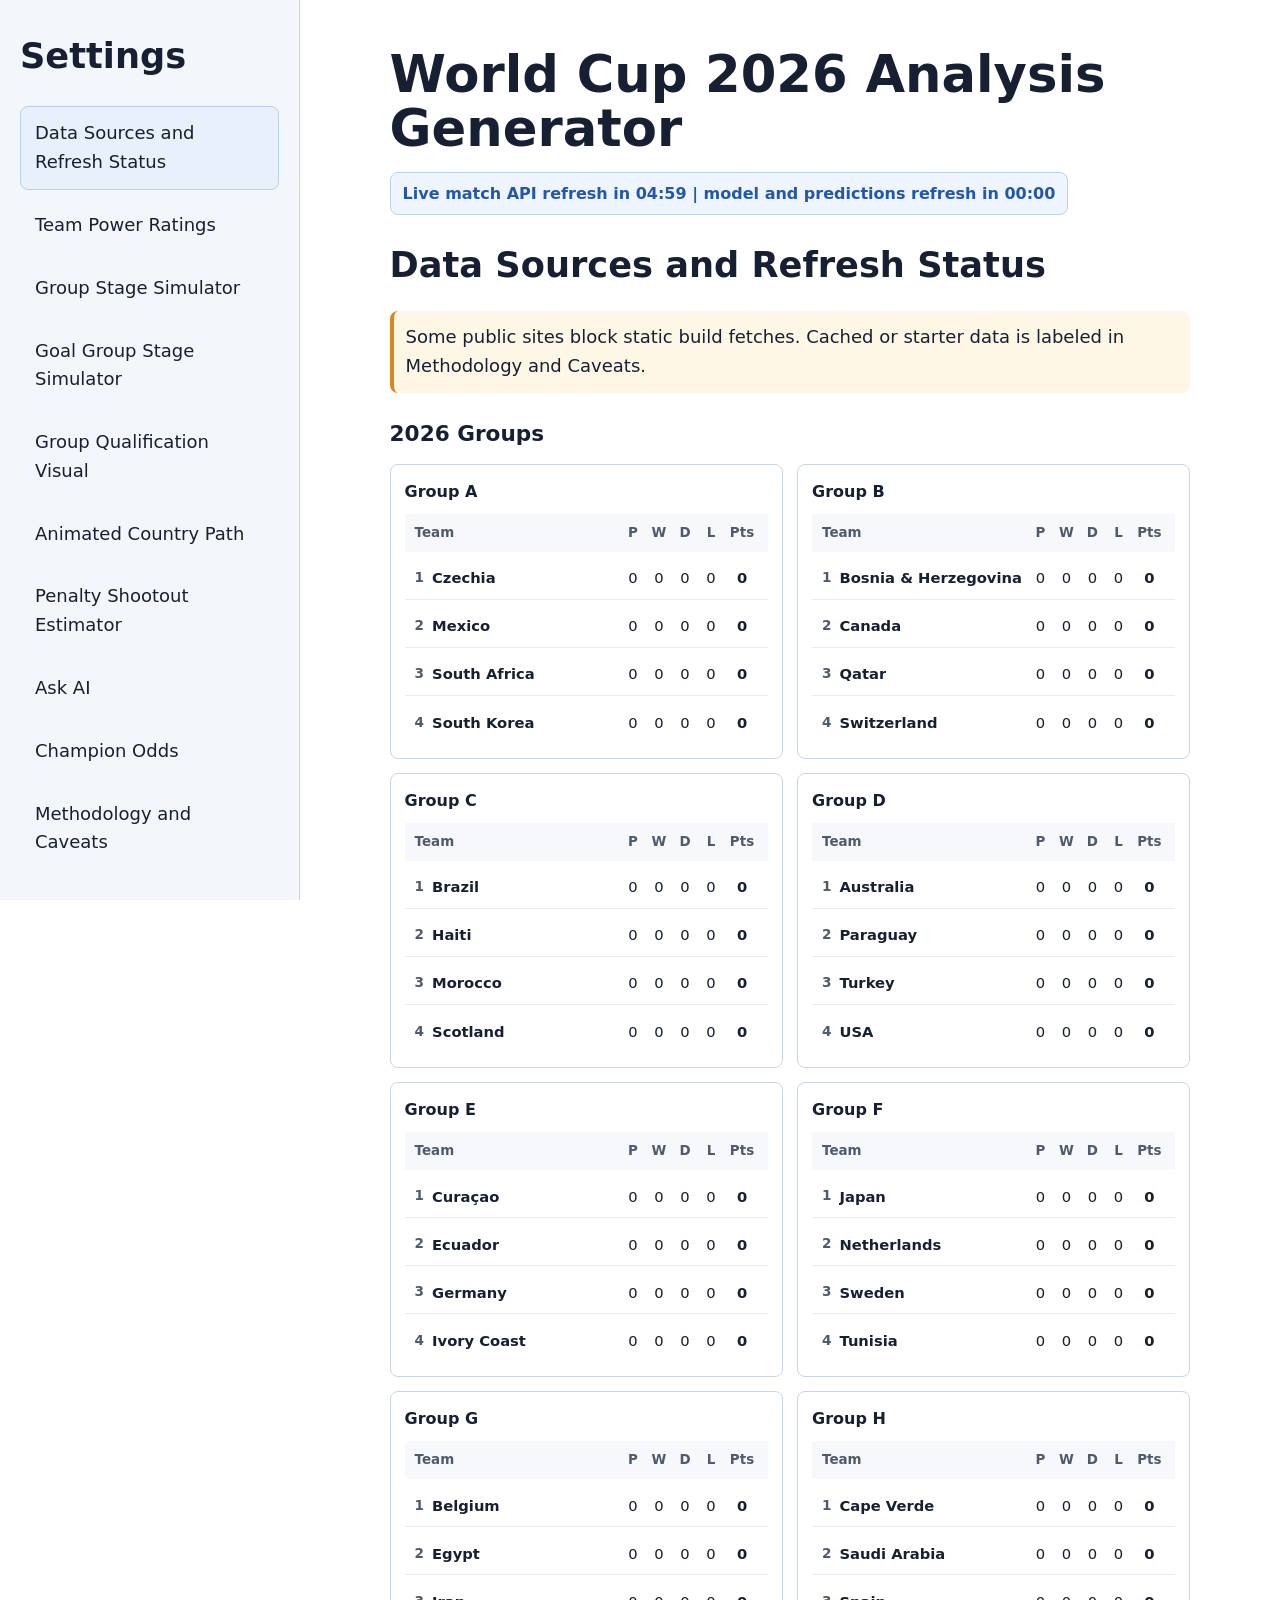
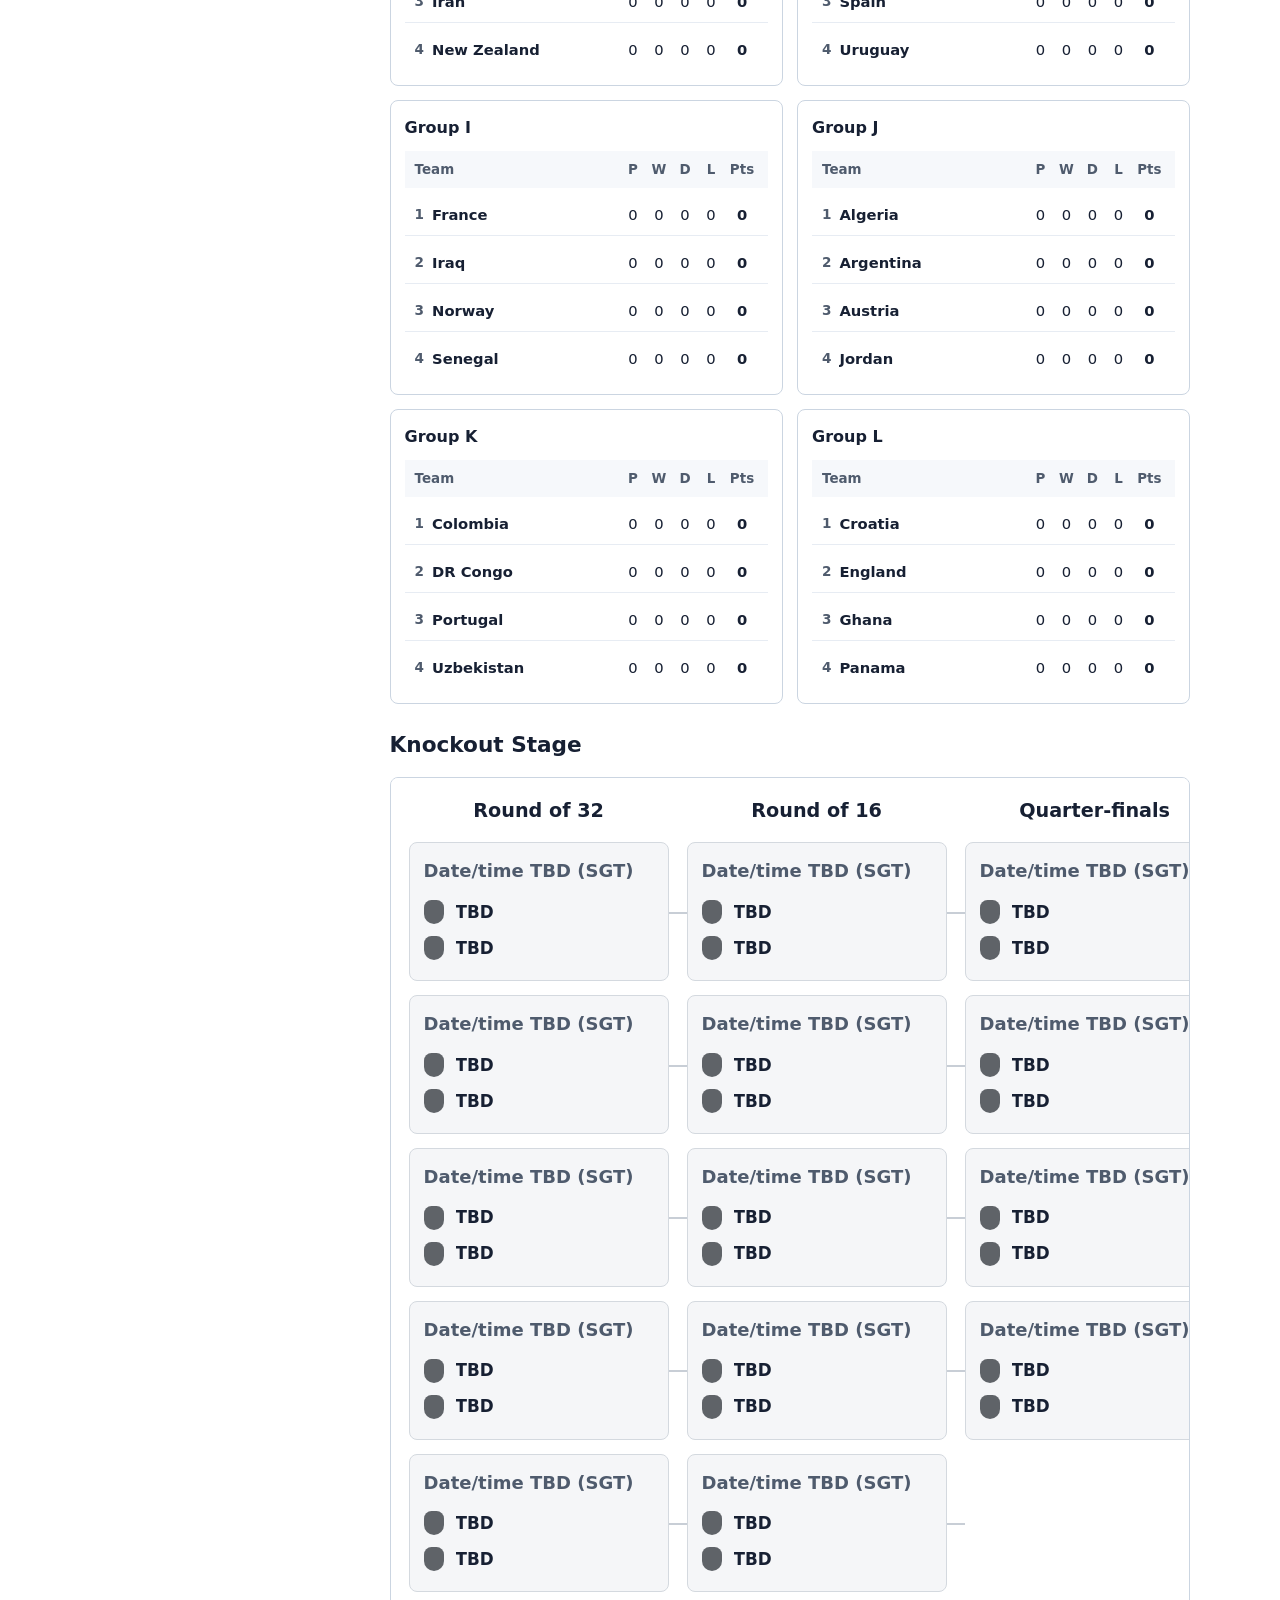
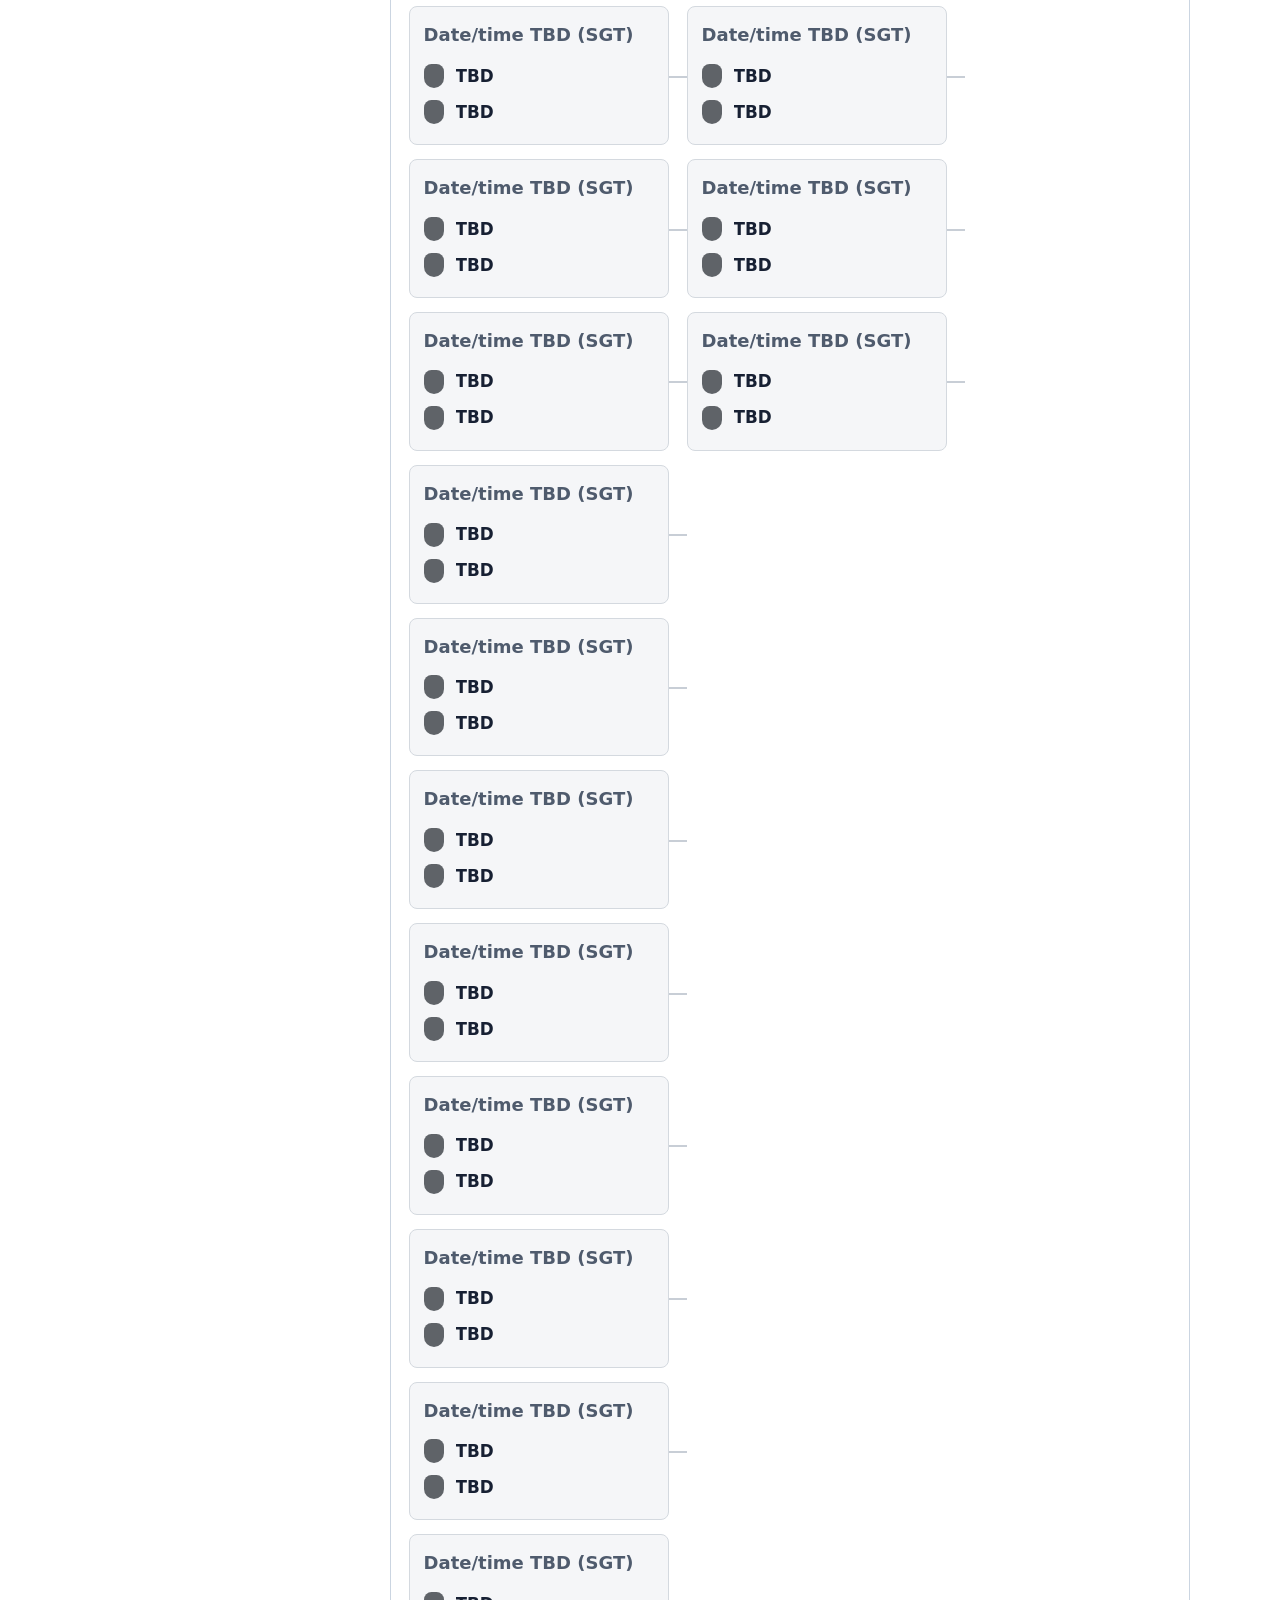
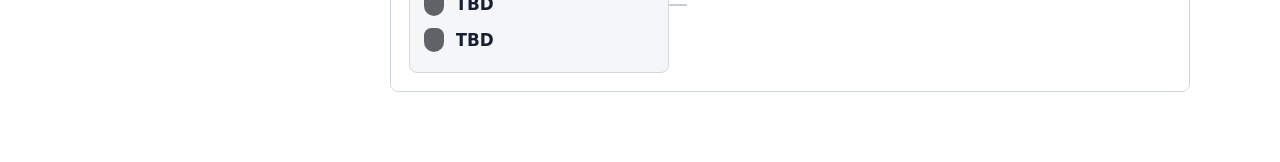
==== commit a1cb680b: "Improve mobile navigation menu" ====
--- a/public/index.html
+++ b/public/index.html
@@ -8,8 +8,11 @@
 </head>
 <body>
   <aside class="sidebar">
-    <h2>Controls</h2>
-    <nav id="nav"></nav>
+    <div class="sidebar-head">
+      <h2>Settings</h2>
+      <button id="menu-toggle" class="menu-toggle" type="button" aria-expanded="false" aria-controls="nav"><span class="menu-icon" aria-hidden="true"></span>Menu</button>
+    </div>
+    <nav id="nav" aria-label="Dashboard views"></nav>
   </aside>
   <main class="main">
     <header class="hero">
--- a/public/styles.css
+++ b/public/styles.css
@@ -29,6 +29,57 @@
   padding: 28px 20px;
   background: #f3f6fa;
   border-right: 1px solid var(--line);
+}
+
+.sidebar-head {
+  display: flex;
+  align-items: center;
+  justify-content: space-between;
+  gap: 12px;
+}
+
+.menu-toggle {
+  display: none;
+  align-items: center;
+  gap: 8px;
+  min-height: 44px;
+  padding: 9px 12px;
+  border: 1px solid #bdd0e9;
+  border-radius: 8px;
+  background: #ffffff;
+  color: var(--blue);
+  font: inherit;
+  font-weight: 800;
+  cursor: pointer;
+}
+
+.menu-icon,
+.menu-icon::before,
+.menu-icon::after {
+  display: block;
+  width: 18px;
+  height: 2px;
+  border-radius: 999px;
+  background: currentColor;
+}
+
+.menu-icon {
+  position: relative;
+}
+
+.menu-icon::before,
+.menu-icon::after {
+  content: "";
+  position: absolute;
+  left: 0;
+}
+
+.menu-icon::before {
+  top: -6px;
+}
+
+.menu-icon::after {
+  top: 6px;
 }
 
 .main {
@@ -870,24 +921,28 @@
     border-right: 0;
     border-bottom: 1px solid var(--line);
   }
-  .sidebar h2,
-  .sidebar p {
+  .sidebar h2 {
+    margin: 0;
+    font-size: 1.25rem;
+  }
+  .menu-toggle {
+    display: inline-flex;
+  }
+  #nav {
     display: none;
-  }
-  #nav {
-    display: flex;
     gap: 8px;
-    overflow-x: auto;
-    padding-bottom: 2px;
-    -webkit-overflow-scrolling: touch;
+    padding-top: 12px;
+  }
+  body.nav-open #nav {
+    display: grid;
+    grid-template-columns: repeat(2, minmax(0, 1fr));
   }
   .nav-btn {
-    flex: 0 0 auto;
-    width: auto;
+    width: 100%;
     margin: 0;
-    padding: 8px 10px;
-    white-space: nowrap;
-    font-size: 0.9rem;
+    padding: 11px 12px;
+    text-align: center;
+    font-size: 0.95rem;
   }
   .main {
     margin-left: 0;
@@ -905,6 +960,9 @@
 }
 
 @media (max-width: 700px) {
+  body.nav-open #nav {
+    grid-template-columns: 1fr;
+  }
   .main {
     padding: 22px 12px 34px;
   }
@@ -996,21 +1054,26 @@
     border-right: 0;
     border-bottom: 1px solid var(--line);
   }
-  .sidebar h2,
-  .sidebar p {
+  .sidebar h2 {
+    margin: 0;
+    font-size: 1.3rem;
+  }
+  .menu-toggle {
+    display: inline-flex;
+  }
+  #nav {
     display: none;
-  }
-  #nav {
-    display: flex;
     gap: 8px;
-    overflow-x: auto;
-    -webkit-overflow-scrolling: touch;
+    padding-top: 12px;
+  }
+  body.nav-open #nav {
+    display: grid;
+    grid-template-columns: repeat(3, minmax(0, 1fr));
   }
   .nav-btn {
-    flex: 0 0 auto;
-    width: auto;
+    width: 100%;
     margin: 0;
-    white-space: nowrap;
+    text-align: center;
   }
   .main {
     margin-left: 0;
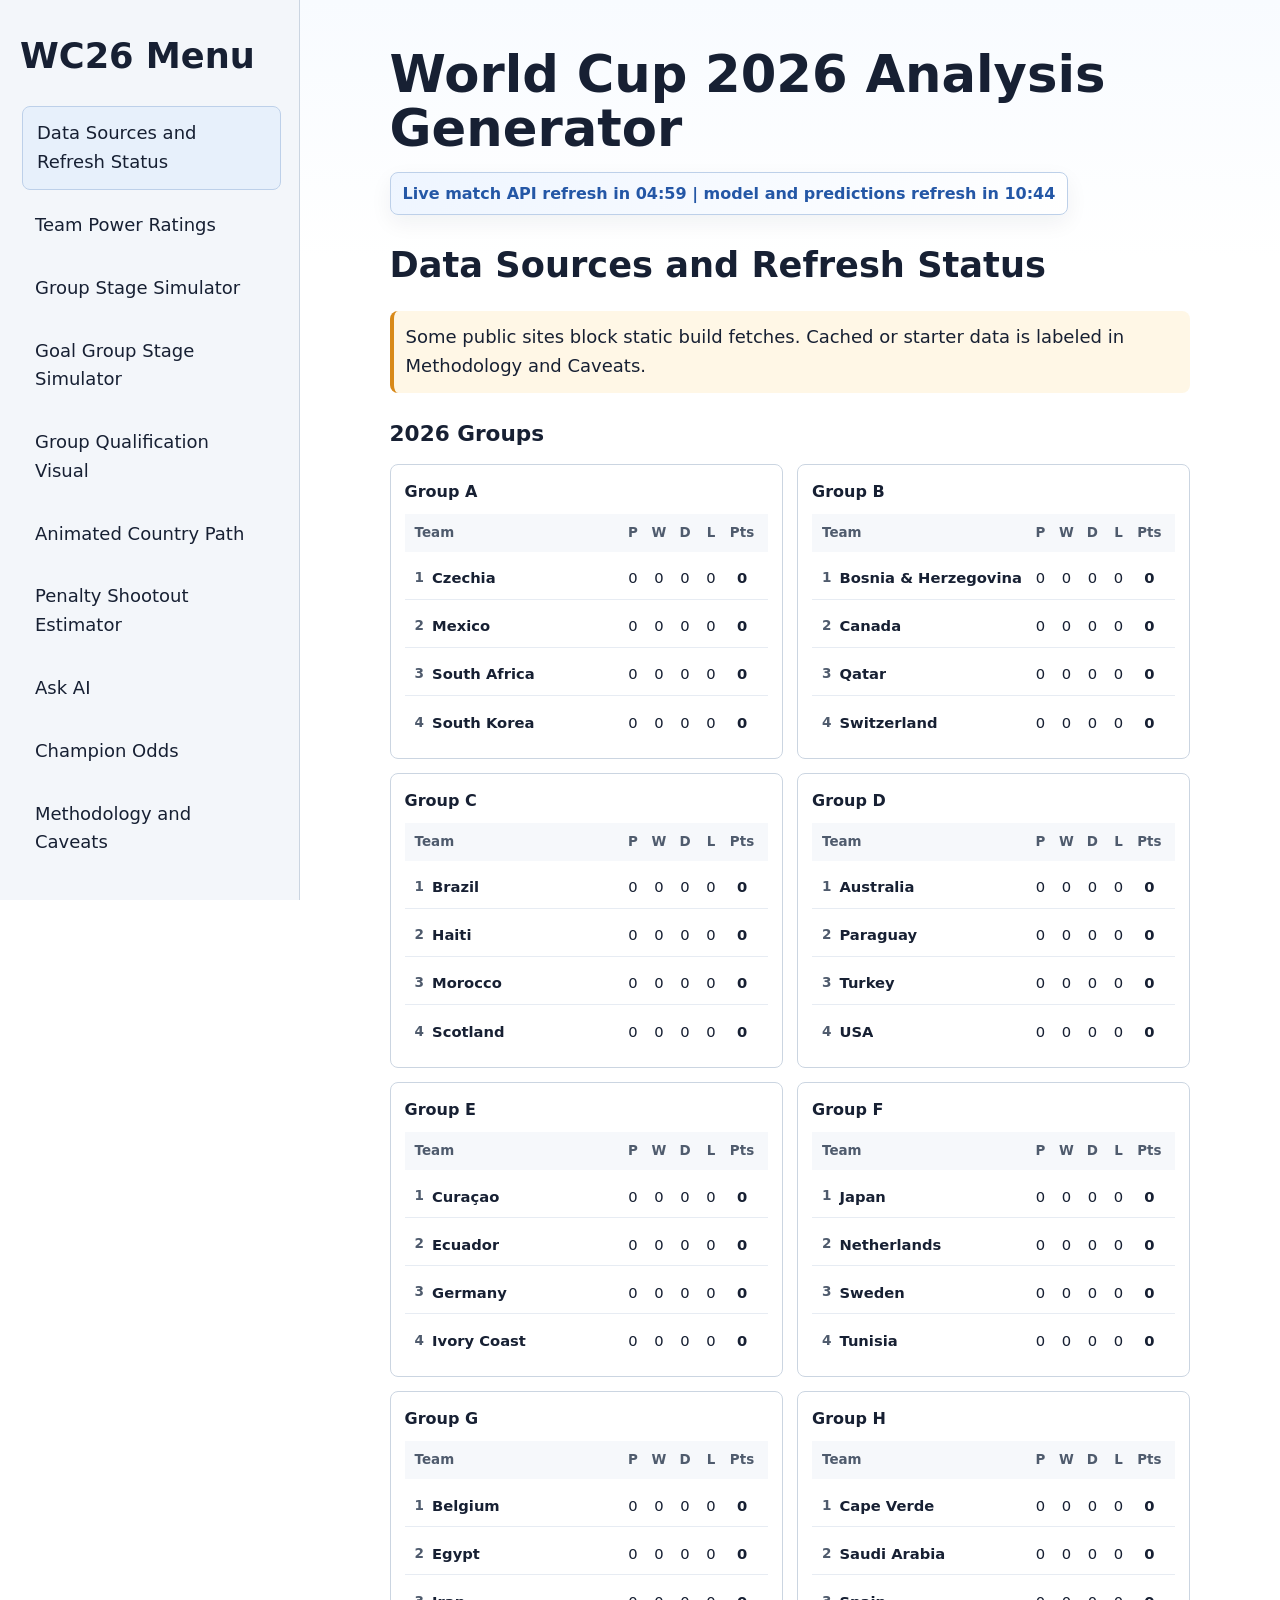
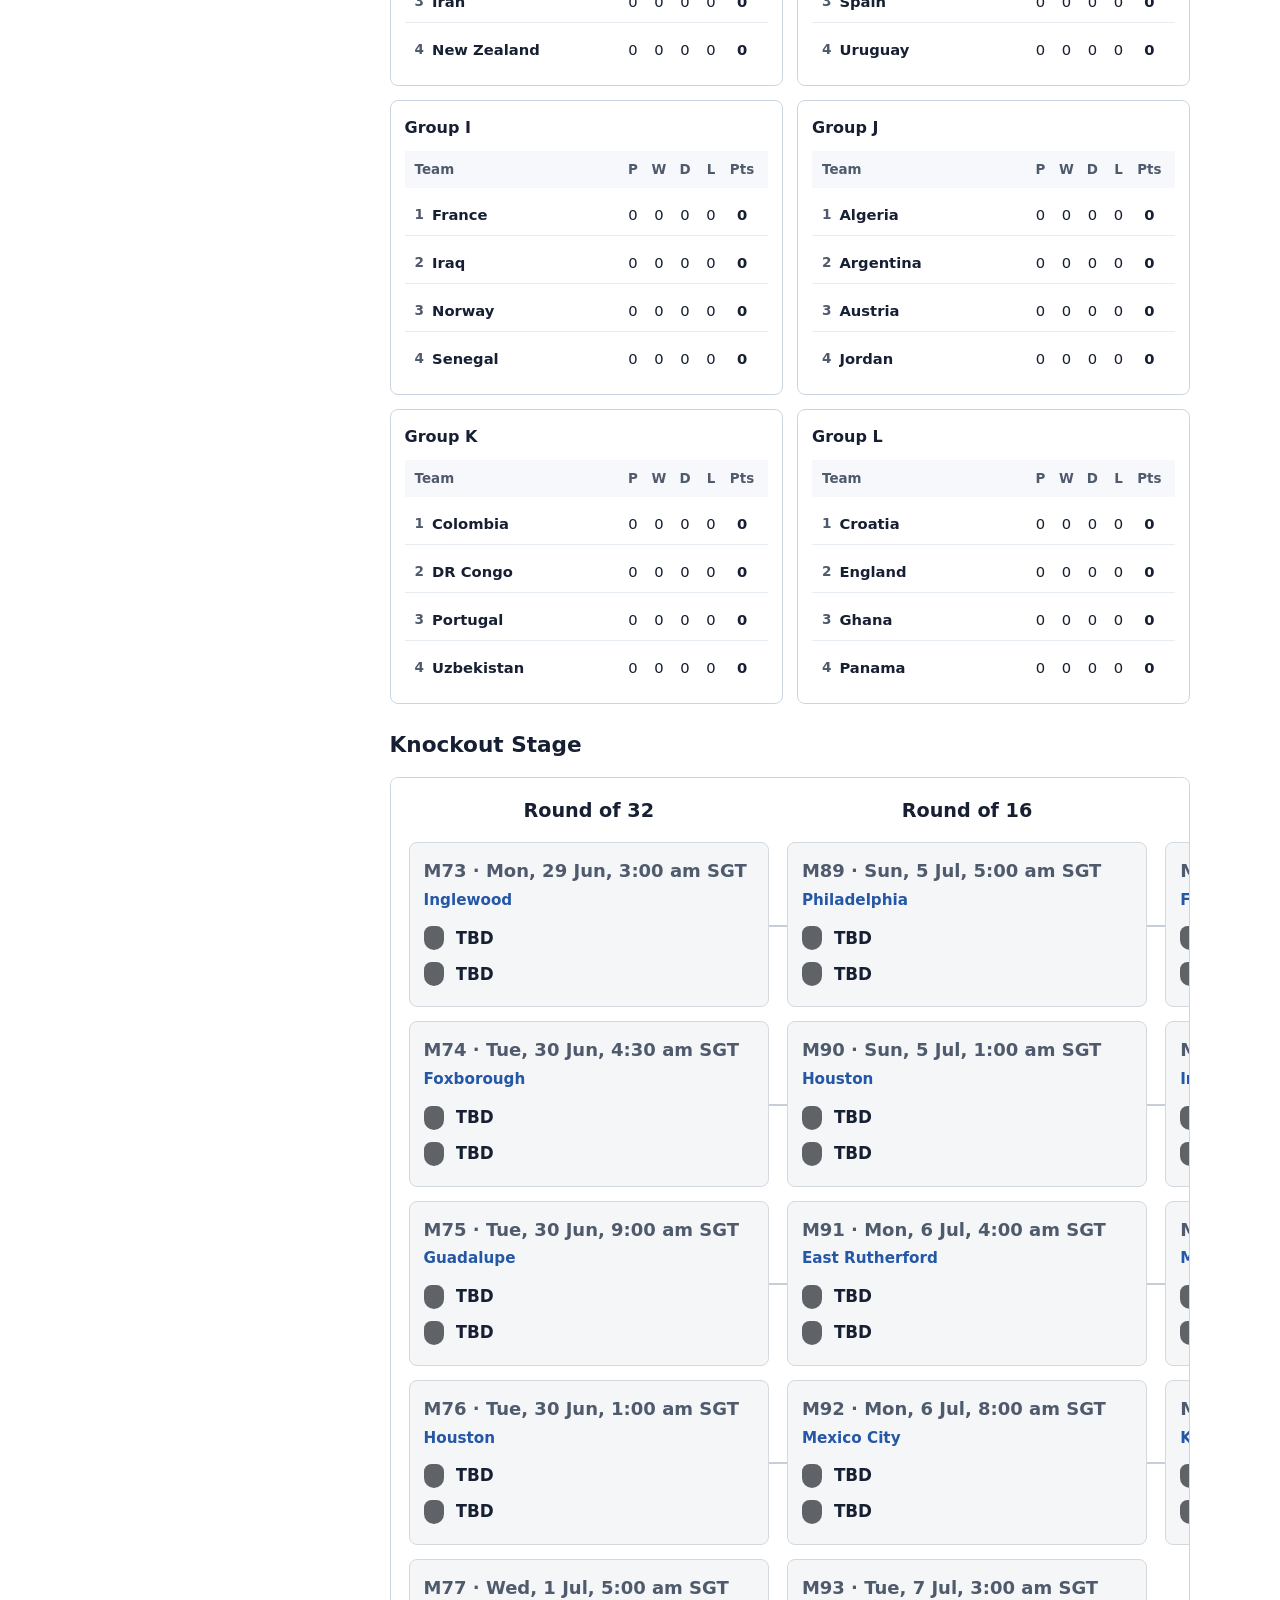
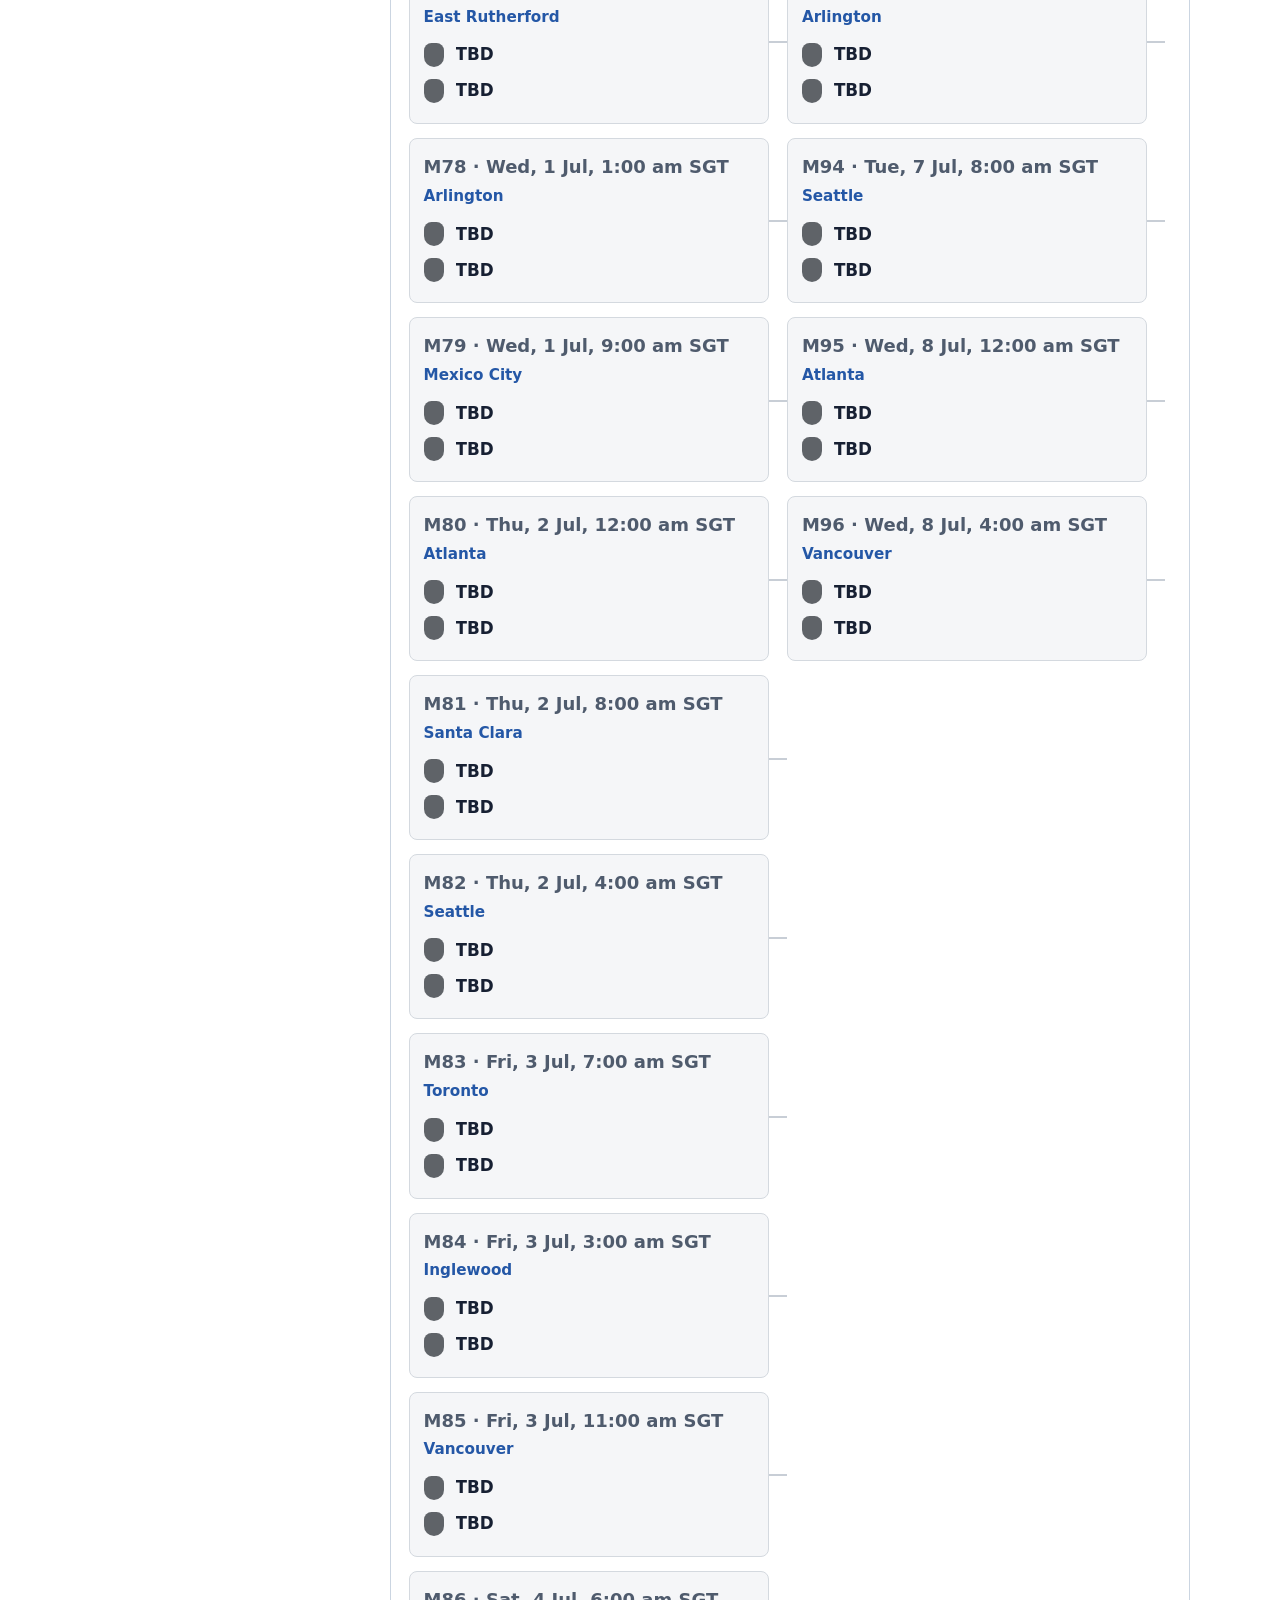
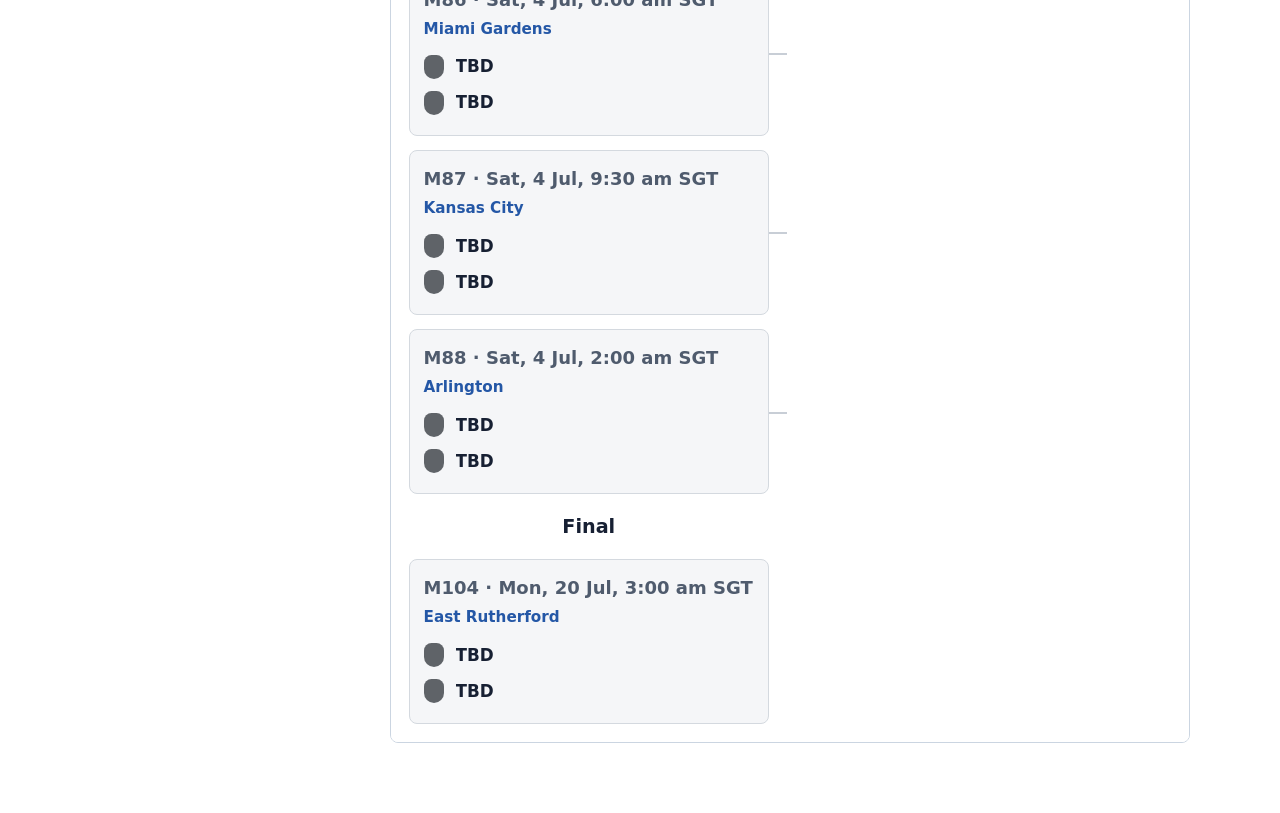
==== commit 8fb7f7e3: "Fix knockout updates and refresh automation" ====
--- a/public/index.html
+++ b/public/index.html
@@ -9,7 +9,7 @@
 <body>
   <aside class="sidebar">
     <div class="sidebar-head">
-      <h2>Settings</h2>
+      <h2>WC26 Menu</h2>
       <button id="menu-toggle" class="menu-toggle" type="button" aria-expanded="false" aria-controls="nav"><span class="menu-icon" aria-hidden="true"></span>Menu</button>
     </div>
     <nav id="nav" aria-label="Dashboard views"></nav>
--- a/public/styles.css
+++ b/public/styles.css
@@ -4,8 +4,11 @@
   --line: #cbd5e1;
   --soft: #f5f7fa;
   --blue: #2457a6;
+  --blue-2: #1e70c9;
   --gold: #d88919;
   --rose: #b84a62;
+  --shadow: 0 14px 34px rgba(23, 32, 51, 0.08);
+  --shadow-soft: 0 8px 22px rgba(23, 32, 51, 0.06);
 }
 
 * {
@@ -17,7 +20,7 @@
   font-family: Inter, ui-sans-serif, system-ui, -apple-system, BlinkMacSystemFont, "Segoe UI", sans-serif;
   font-size: 18px;
   color: var(--ink);
-  background: white;
+  background: linear-gradient(180deg, #f8fbff 0, #ffffff 260px);
   line-height: 1.6;
 }
 
@@ -27,8 +30,9 @@
   width: 300px;
   overflow-y: auto;
   padding: 28px 20px;
-  background: #f3f6fa;
+  background: rgba(243, 246, 250, 0.94);
   border-right: 1px solid var(--line);
+  backdrop-filter: blur(12px);
 }
 
 .sidebar-head {
@@ -122,10 +126,11 @@
   padding: 8px 12px;
   border: 1px solid #bdd0e9;
   border-radius: 8px;
-  background: #eef5ff;
+  background: linear-gradient(135deg, #eef5ff, #ffffff);
   color: var(--blue);
   font-size: 1rem;
   font-weight: 700;
+  box-shadow: var(--shadow-soft);
 }
 
 .refresh-pill.checking {
@@ -166,6 +171,7 @@
   text-align: left;
   font: inherit;
   cursor: pointer;
+  transition: background 160ms ease, border-color 160ms ease, color 160ms ease, transform 160ms ease;
 }
 
 .sim-controls {
@@ -191,28 +197,6 @@
 
 .ai-panel {
   margin-bottom: 14px;
-}
-
-.ai-actions {
-  display: flex;
-  flex-wrap: wrap;
-  gap: 10px;
-  margin: 8px 0 12px;
-}
-
-.ai-actions button {
-  padding: 10px 12px;
-  border: 1px solid #bdd0e9;
-  border-radius: 8px;
-  background: #eef5ff;
-  color: var(--blue);
-  font: inherit;
-  font-weight: 800;
-  cursor: pointer;
-}
-
-.ai-actions button:hover {
-  background: #e1edfb;
 }
 
 .ai-answer {
@@ -245,6 +229,42 @@
   color: #8a5a05;
 }
 
+.recent-ai {
+  margin: 14px 0;
+  padding: 14px;
+  border: 1px solid var(--line);
+  border-radius: 8px;
+  background: rgba(255, 255, 255, 0.96);
+  box-shadow: var(--shadow-soft);
+}
+
+.recent-ai h3 {
+  margin: 0 0 10px;
+  font-size: 1.15rem;
+}
+
+.recent-ai-list {
+  display: flex;
+  flex-wrap: wrap;
+  gap: 10px;
+}
+
+.recent-ai-list button {
+  padding: 9px 11px;
+  border: 1px solid #bdd0e9;
+  border-radius: 8px;
+  background: #eef5ff;
+  color: var(--blue);
+  font: inherit;
+  font-weight: 800;
+  cursor: pointer;
+  text-align: left;
+}
+
+.recent-ai-list button:hover {
+  background: #e1edfb;
+}
+
 .ask-ai-label {
   display: block;
   margin-bottom: 8px;
@@ -274,6 +294,14 @@
   font: inherit;
   font-weight: 800;
   cursor: pointer;
+  transition: transform 160ms ease, box-shadow 160ms ease, background 160ms ease;
+  box-shadow: 0 8px 18px rgba(36, 87, 166, 0.2);
+}
+
+.primary-action:hover:not(:disabled) {
+  transform: translateY(-1px);
+  background: var(--blue-2);
+  box-shadow: 0 12px 24px rgba(36, 87, 166, 0.24);
 }
 
 .primary-action:disabled {
@@ -286,6 +314,7 @@
 .nav-btn:hover {
   border-color: #bdd0e9;
   background: #e7f0fb;
+  transform: translateX(2px);
 }
 
 .card,
@@ -294,8 +323,23 @@
   border: 1px solid var(--line);
   border-radius: 8px;
   padding: 16px;
-  background: white;
+  background: rgba(255, 255, 255, 0.96);
   overflow: hidden;
+  box-shadow: var(--shadow-soft);
+  transition: transform 180ms ease, box-shadow 180ms ease, border-color 180ms ease;
+}
+
+.card:hover,
+.group-card:hover,
+.path-shell:hover,
+.goal-team-card:hover,
+.goal-match-card:hover,
+.group-table-card:hover,
+.knockout-card:hover,
+.kpi:hover {
+  transform: translateY(-2px);
+  border-color: #bdd0e9;
+  box-shadow: var(--shadow);
 }
 
 .grid {
@@ -314,7 +358,9 @@
   border: 1px solid var(--line);
   border-radius: 8px;
   padding: 14px;
-  background: var(--soft);
+  background: linear-gradient(180deg, #ffffff, var(--soft));
+  box-shadow: var(--shadow-soft);
+  transition: transform 180ms ease, box-shadow 180ms ease, border-color 180ms ease;
 }
 
 .kpi strong {
@@ -340,7 +386,8 @@
   padding: 20px;
   border: 1px solid var(--line);
   border-radius: 8px;
-  background: #f8fafc;
+  background: linear-gradient(135deg, #eef5ff, #ffffff 52%, #fff8ed);
+  box-shadow: var(--shadow-soft);
 }
 
 .goal-hero h3 {
@@ -391,6 +438,8 @@
   border: 1px solid var(--line);
   border-radius: 8px;
   background: white;
+  box-shadow: var(--shadow-soft);
+  transition: transform 180ms ease, box-shadow 180ms ease, border-color 180ms ease;
 }
 
 .goal-team-card {
@@ -685,8 +734,15 @@
 }
 
 .bracket-date {
+  margin-bottom: 2px;
+  color: var(--muted);
+  font-weight: 800;
+}
+
+.bracket-venue {
   margin-bottom: 8px;
-  color: var(--muted);
+  color: var(--blue);
+  font-size: 0.95rem;
   font-weight: 800;
 }
 
@@ -834,12 +890,15 @@
   background: #e4eaf3;
   border-radius: 999px;
   overflow: hidden;
+  box-shadow: inset 0 1px 2px rgba(23, 32, 51, 0.08);
 }
 
 .bar-fill {
   height: 10px;
   border-radius: 999px;
-  background: var(--blue);
+  background: linear-gradient(90deg, var(--blue), var(--blue-2));
+  transform-origin: left center;
+  animation: grow-bar 760ms ease-out both;
 }
 
 .qual-row {
@@ -867,7 +926,15 @@
   border: 1px solid #e3e9f2;
   border-radius: 8px;
   padding: 12px;
-  background: #f8fafc;
+  background: linear-gradient(180deg, #ffffff, #f8fafc);
+  box-shadow: var(--shadow-soft);
+  transition: transform 180ms ease, box-shadow 180ms ease, border-color 180ms ease;
+}
+
+.path-stage:hover {
+  transform: translateY(-2px);
+  border-color: #bdd0e9;
+  box-shadow: var(--shadow);
 }
 
 .path-stage::after {
@@ -896,9 +963,113 @@
   animation: grow-stage 1.05s ease-out both;
 }
 
+.content-enter {
+  animation: page-in 220ms ease-out both;
+}
+
+.skeleton-page {
+  display: grid;
+  gap: 18px;
+}
+
+.skeleton-line,
+.skeleton-card div,
+.skeleton-card span {
+  position: relative;
+  overflow: hidden;
+  border-radius: 8px;
+  background: #e8eef7;
+}
+
+.skeleton-line::after,
+.skeleton-card div::after,
+.skeleton-card span::after {
+  content: "";
+  position: absolute;
+  inset: 0;
+  transform: translateX(-100%);
+  background: linear-gradient(90deg, transparent, rgba(255, 255, 255, 0.72), transparent);
+  animation: shimmer 1.15s infinite;
+}
+
+.skeleton-line.title {
+  width: min(560px, 82vw);
+  height: 42px;
+}
+
+.skeleton-line.subtitle {
+  width: min(420px, 70vw);
+  height: 18px;
+}
+
+.skeleton-grid {
+  display: grid;
+  grid-template-columns: repeat(auto-fit, minmax(240px, 1fr));
+  gap: 16px;
+}
+
+.skeleton-card {
+  display: grid;
+  gap: 12px;
+  min-height: 150px;
+  padding: 16px;
+  border: 1px solid var(--line);
+  border-radius: 8px;
+  background: white;
+  box-shadow: var(--shadow-soft);
+}
+
+.skeleton-card div {
+  height: 28px;
+  width: 62%;
+}
+
+.skeleton-card span {
+  height: 14px;
+}
+
+.skeleton-card span:nth-child(3) {
+  width: 78%;
+}
+
+.skeleton-card span:nth-child(4) {
+  width: 46%;
+}
+
+@keyframes page-in {
+  from {
+    opacity: 0;
+    transform: translateY(8px);
+  }
+  to {
+    opacity: 1;
+    transform: translateY(0);
+  }
+}
+
+@keyframes grow-bar {
+  from { transform: scaleX(0); }
+  to { transform: scaleX(1); }
+}
+
 @keyframes grow-stage {
   from { width: 0%; }
   to { width: var(--p); }
+}
+
+@keyframes shimmer {
+  100% { transform: translateX(100%); }
+}
+
+@media (prefers-reduced-motion: reduce) {
+  *,
+  *::before,
+  *::after {
+    animation-duration: 0.001ms !important;
+    animation-iteration-count: 1 !important;
+    scroll-behavior: auto !important;
+    transition-duration: 0.001ms !important;
+  }
 }
 
 .warn {
@@ -1007,11 +1178,6 @@
   .table-wrap table {
     min-width: 720px;
   }
-  .ai-actions {
-    display: grid;
-    grid-template-columns: 1fr;
-  }
-  .ai-actions button,
   .primary-action {
     width: 100%;
   }
@@ -1021,6 +1187,10 @@
   }
   .ai-cooldown {
     justify-content: center;
+  }
+  .recent-ai-list {
+    display: grid;
+    grid-template-columns: 1fr;
   }
   .qual-row {
     grid-template-columns: minmax(92px, 1fr) minmax(96px, 1fr) 54px;
